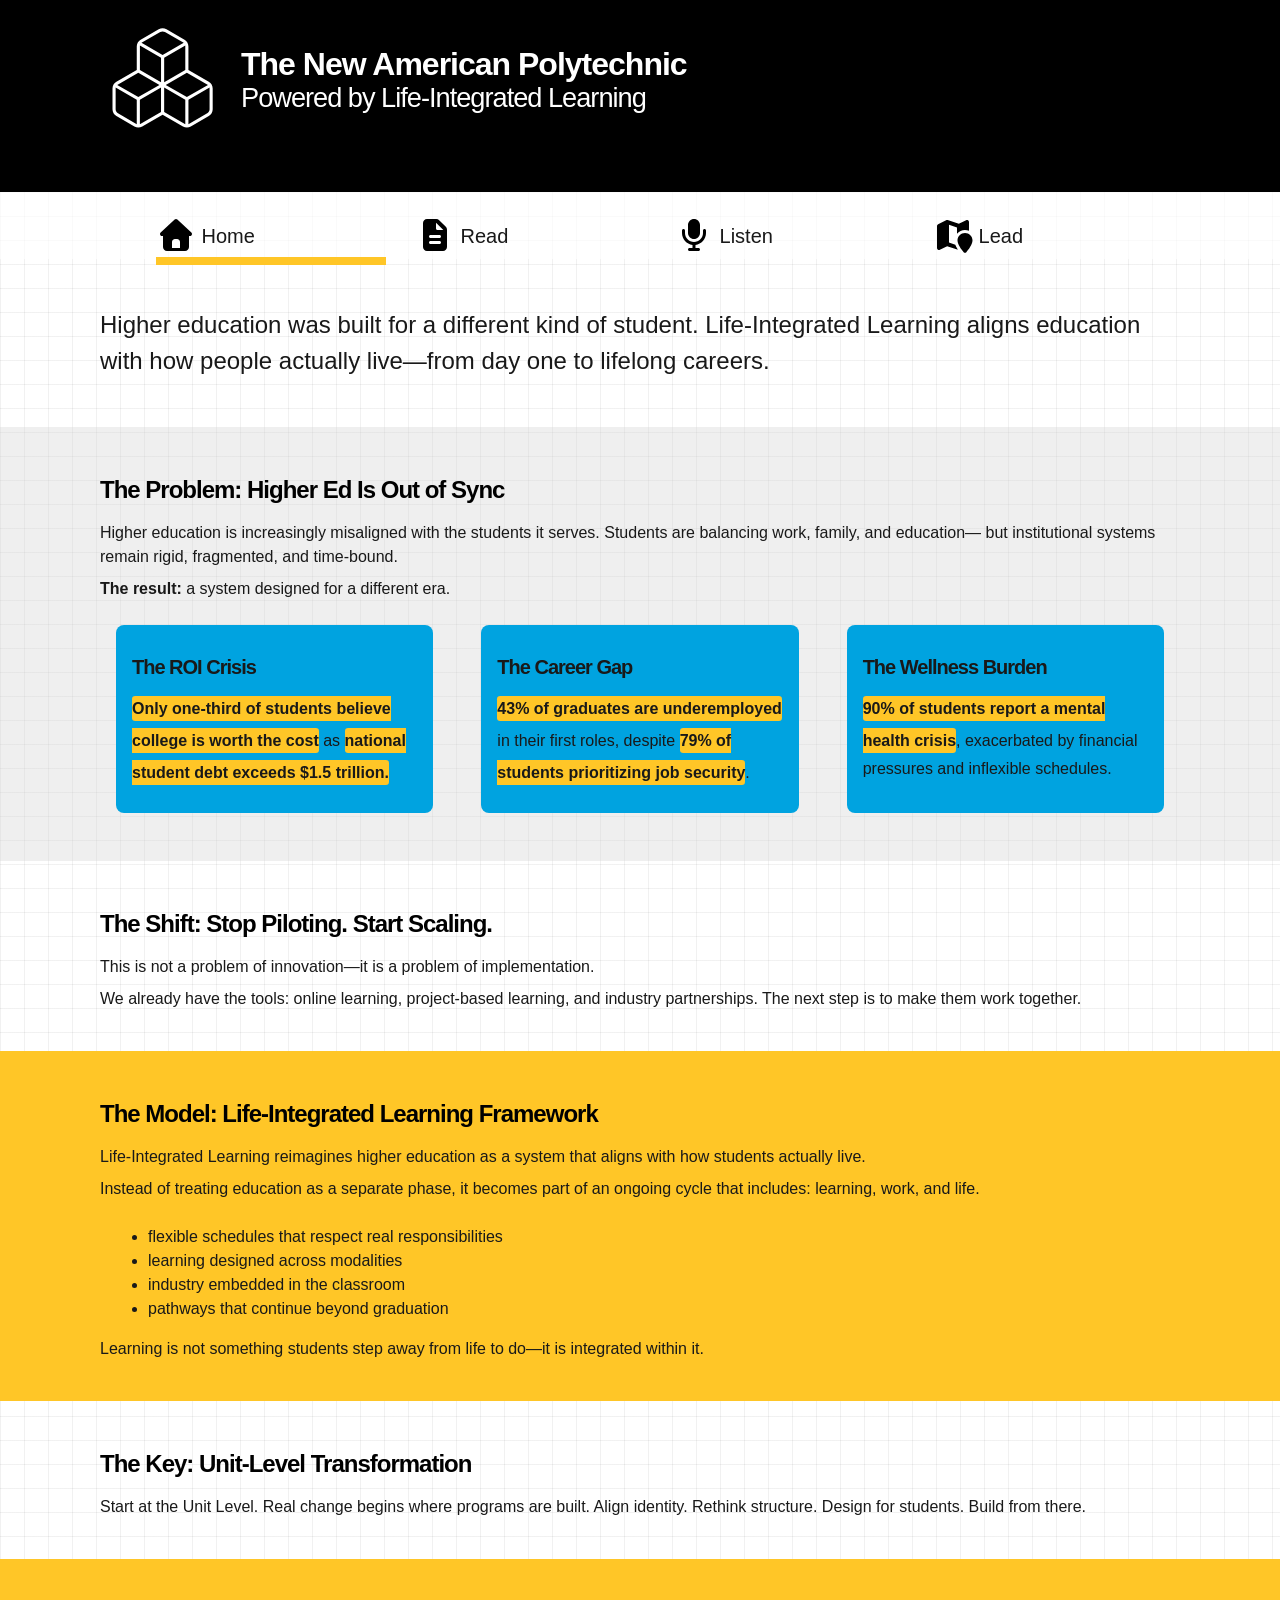
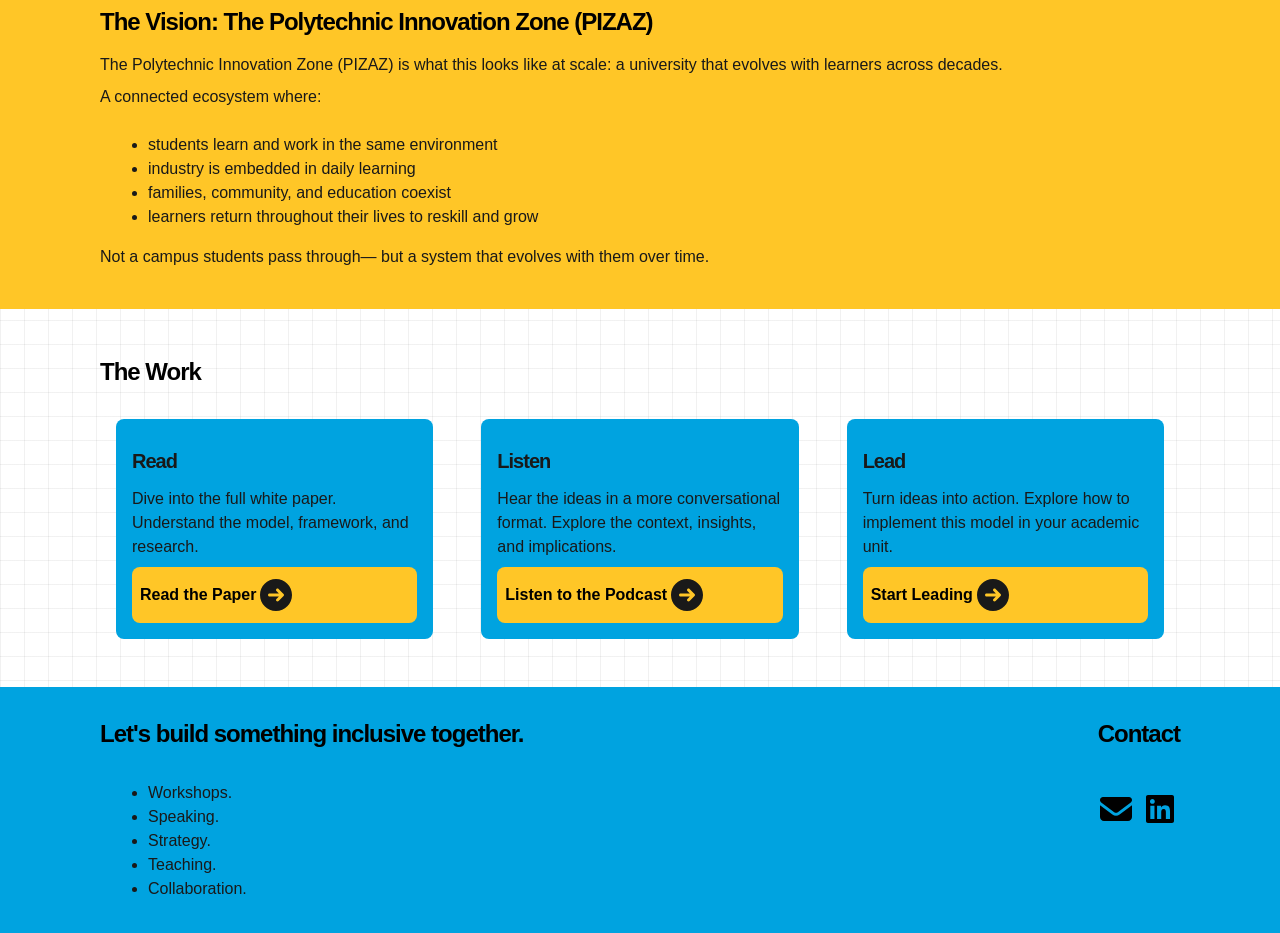
==== index.html @ f9779193 "podcast style" ====
<!DOCTYPE html>
<html lang="en">
<head>
    <meta charset="UTF-8">
    <meta name="viewport" content="width=device-width, initial-scale=1.0">
    <link rel="stylesheet" href="styles.css">
    <meta name="description" content="Explore a New American Polytechnic model powered by life-integrated learning: read the paper, listen to the podcast, and lead the shift in higher education.">
    <meta property="og:type" content="website">
    <meta property="og:url" content="https://lifeintegratedlearning.org/index.html">
    <meta property="og:title" content="Life-Integrated Learning">
    <meta property="og:description" content="Explore a New American Polytechnic model powered by life-integrated learning: read the paper, listen to the podcast, and lead the shift in higher education.">
    <meta property="og:image" content="https://lifeintegratedlearning.org/images/NAP-LIL-OG.png">
    <meta property="og:image:alt" content="The New American Polytechnic powered by Life-Integrated Learning">
    <meta name="twitter:card" content="summary_large_image">
    <meta name="twitter:title" content="Life-Integrated Learning">
    <meta name="twitter:description" content="Explore a New American Polytechnic model powered by life-integrated learning.">
    <meta name="twitter:image" content="https://lifeintegratedlearning.org/images/NAP-LIL-OG.png">
    <link rel="icon" type="image/png" sizes="32x32" href="/favicon-32x32.png">
    <link rel="icon" type="image/png" sizes="16x16" href="/favicon-16x16.png">
    <link rel="manifest" href="/site.webmanifest">
    <title>Life-Integrated Learning</title>
</head>
<body id="top">
<a href="#main-content" class="sr-only">Skip to Main Content</a>
    <header>
        <div class="wrapper">
            <svg xmlns="http://www.w3.org/2000/svg" height="125" width="125" viewBox="0 0 640 640"><!--!Font Awesome Pro v7.2.0 by @fontawesome - https://fontawesome.com License - https://fontawesome.com/license (Commercial License) Copyright 2026 Fonticons, Inc.--><path fill="rgb(255, 255, 255)" d="M320.5 497.7L216.2 557.9C203.8 565 188.6 565 176.2 557.9L84 504.6C71.6 497.5 64 484.3 64 470L64 363.5C64 349.2 71.6 336 84 328.9L188.2 268.7L188.2 148.3C188.2 134 195.8 120.8 208.2 113.7L300.5 60.4C312.9 53.3 328.1 53.3 340.5 60.4L432.7 113.7C445.1 120.8 452.7 134.1 452.7 148.3L452.7 268.7L556.9 328.9C569.3 336 576.9 349.2 576.9 363.5L577 470C577 484.3 569.4 497.5 557 504.6L464.8 557.9C452.4 565 437.2 565 424.8 557.9L320.5 497.7zM92 490.8L188.2 546.4L188.2 421.4L80 358.9L80 470C80 478.6 84.6 486.5 92 490.8zM204.2 546.4L312.4 483.9L312.4 358.9L204.2 421.4L204.2 546.4zM304.5 345L196.2 282.5L88.1 345.1L196.2 407.5L304.5 345zM312.5 331.1L312.5 206.1L204.3 143.6L204.3 268.6L312.5 331.1zM328.5 358.8L328.5 483.8L436.7 546.3L436.7 421.3L328.5 358.8zM452.7 546.4L549 490.8C556.4 486.5 561 478.6 561 470L561 358.9L452.8 421.4L452.8 546.4zM552.9 345.1L444.7 282.6L336.5 345.1L444.7 407.6L552.9 345.2zM328.5 331.2L436.7 268.7L436.7 143.7L328.5 206.2L328.5 331.2zM428.7 129.8L332.5 74.3C325.1 70 315.9 70 308.5 74.3L212.3 129.9L320.5 192.4L428.7 129.9z"/></svg>            
            <h1>The New American Polytechnic <br><span>Powered by Life-Integrated Learning</span></h1>
        </div>
    </header>
    <nav>
        <div class="wrapper">
            <input type="checkbox" id="menu-toggle">
            <label for="menu-toggle"><span></span></label>
            <ul id="main-menu">
                <li><a href="index.html" id="active">
                    <svg xmlns="http://www.w3.org/2000/svg" height="40" width="40" viewBox="0 0 640 640"><!--!Font Awesome Free v7.2.0 by @fontawesome - https://fontawesome.com License - https://fontawesome.com/license/free Copyright 2026 Fonticons, Inc.--><path d="M341.8 72.6C329.5 61.2 310.5 61.2 298.3 72.6L74.3 280.6C64.7 289.6 61.5 303.5 66.3 315.7C71.1 327.9 82.8 336 96 336L112 336L112 512C112 547.3 140.7 576 176 576L464 576C499.3 576 528 547.3 528 512L528 336L544 336C557.2 336 569 327.9 573.8 315.7C578.6 303.5 575.4 289.5 565.8 280.6L341.8 72.6zM304 384L336 384C362.5 384 384 405.5 384 432L384 528L256 528L256 432C256 405.5 277.5 384 304 384z"/></svg>
                    Home</a></li>                    
                <li><a href="read.html">
                    <svg xmlns="http://www.w3.org/2000/svg" height="40" width="40" viewBox="0 0 640 640"><!--!Font Awesome Free v7.2.0 by @fontawesome - https://fontawesome.com License - https://fontawesome.com/license/free Copyright 2026 Fonticons, Inc.--><path d="M128 128C128 92.7 156.7 64 192 64L341.5 64C358.5 64 374.8 70.7 386.8 82.7L493.3 189.3C505.3 201.3 512 217.6 512 234.6L512 512C512 547.3 483.3 576 448 576L192 576C156.7 576 128 547.3 128 512L128 128zM336 122.5L336 216C336 229.3 346.7 240 360 240L453.5 240L336 122.5zM248 320C234.7 320 224 330.7 224 344C224 357.3 234.7 368 248 368L392 368C405.3 368 416 357.3 416 344C416 330.7 405.3 320 392 320L248 320zM248 416C234.7 416 224 426.7 224 440C224 453.3 234.7 464 248 464L392 464C405.3 464 416 453.3 416 440C416 426.7 405.3 416 392 416L248 416z"/></svg>
                    Read</a></li>
                <li><a href="listen.html">
                    <svg xmlns="http://www.w3.org/2000/svg" height="40" width="40" viewBox="0 0 640 640"><!--!Font Awesome Free v7.2.0 by @fontawesome - https://fontawesome.com License - https://fontawesome.com/license/free Copyright 2026 Fonticons, Inc.--><path d="M320 64C267 64 224 107 224 160L224 288C224 341 267 384 320 384C373 384 416 341 416 288L416 160C416 107 373 64 320 64zM176 248C176 234.7 165.3 224 152 224C138.7 224 128 234.7 128 248L128 288C128 385.9 201.3 466.7 296 478.5L296 528L248 528C234.7 528 224 538.7 224 552C224 565.3 234.7 576 248 576L392 576C405.3 576 416 565.3 416 552C416 538.7 405.3 528 392 528L344 528L344 478.5C438.7 466.7 512 385.9 512 288L512 248C512 234.7 501.3 224 488 224C474.7 224 464 234.7 464 248L464 288C464 367.5 399.5 432 320 432C240.5 432 176 367.5 176 288L176 248z"/></svg>
                    Listen</a></li>
                <li><a href="lead.html">
                    <svg xmlns="http://www.w3.org/2000/svg" height="40" width="40" viewBox="0 0 640 640"><!--!Font Awesome Free v7.2.0 by @fontawesome - https://fontawesome.com License - https://fontawesome.com/license/free Copyright 2026 Fonticons, Inc.--><path d="M576 112C576 100.9 570.3 90.6 560.8 84.8C551.3 79 539.6 78.4 529.7 83.4L413.5 141.5L234.1 81.6C226 78.9 217.3 79.5 209.7 83.3L81.7 147.3C70.8 152.8 64 163.9 64 176L64 528C64 539.1 69.7 549.4 79.2 555.2C88.7 561 100.4 561.6 110.3 556.6L226.4 498.5L399.7 556.3C395.4 549.9 391.2 543.2 387.1 536.4C376.1 518.1 365.2 497.1 357.1 474.6L255.9 440.9L255.9 156.4L383.9 199.1L383.9 298.4C414.9 262.6 460.9 240 511.9 240C534.5 240 556.1 244.4 575.9 252.5L576 112zM392 405.9C392 474.8 456.1 556.3 490.6 595.2C502.2 608.2 521.9 608.2 533.5 595.2C568 556.3 632.1 474.8 632.1 405.9C632.1 340.8 578.4 288 512.1 288C445.8 288 392 340.8 392 405.9z"/></svg>
                    Lead</a></li>
            </ul>
        </div>
    </nav>
    <main id="main-content">
        <div id="quote" class="wrapper">
            <q>Higher education was built for a different kind of student. Life-Integrated Learning aligns education with how people actually live—from day one to lifelong careers.</q>
        </div>
        <section class="gray">
            <div class="wrapper">
                <h2>The Problem: Higher Ed Is Out of Sync</h2>
                <p>Higher education is increasingly misaligned with the students it serves. Students are balancing work, family, and education— but institutional systems remain rigid, fragmented, and time-bound.</p>
                <p><strong>The result:</strong> a system designed for a different era.</p>
                <div class="card">
                    <section>
                        <h3>The ROI Crisis</h3>
                        <p><span class="highlight">Only one-third of students believe college is worth the cost</span> as <span class="highlight">national student debt exceeds $1.5 trillion.</span></p>
                    </section>
                    <section>
                        <h3>The Career Gap</h3>
                        <p><span class="highlight">43% of graduates are underemployed</span> in their first roles, despite <span class="highlight">79% of students prioritizing job security</span>.</p>
                    </section>
                    <section>
                        <h3>The Wellness Burden</h3>
                        <p><span class="highlight">90% of students report a mental health crisis</span>, exacerbated by financial pressures and inflexible schedules.</p>
                    </section>
                </div>
            </div>
        </section>
        <section>
            <div class="wrapper">
                <h2>The Shift: Stop Piloting. Start Scaling.</h2>
                <p>This is not a problem of innovation—it is a problem of implementation.</p>
                <p>We already have the tools: online learning, project-based learning, and industry partnerships. The next step is to make them work together.</p>
            </div>
        </section>
        <section class="gold">
            <div class="wrapper">
                <h2>The Model: Life-Integrated Learning Framework</h2>
                <p>Life-Integrated Learning reimagines higher education as a system that aligns with how students actually live.</p>
                <p>Instead of treating education as a separate phase, it becomes part of an ongoing cycle that includes: learning, work, and life.</p>
                <ul>
                    <li>flexible schedules that respect real responsibilities</li>
                    <li>learning designed across modalities</li>
                    <li>industry embedded in the classroom</li>
                    <li>pathways that continue beyond graduation</li>
                </ul>
                <p>Learning is not something students step away from life to do—it is integrated within it.</p>
            </div>
        </section>
        <section>
            <div class="wrapper">
                <h2>The Key: Unit-Level Transformation</h2>
                <p>Start at the Unit Level. Real change begins where programs are built. Align identity. Rethink structure. Design for students. Build from there.</p>
            </div>
        </section>
        <section class="gold">
            <div class="wrapper">
                <h2>The Vision: The Polytechnic Innovation Zone (PIZAZ)</h2>
                <p>The Polytechnic Innovation Zone (PIZAZ) is what this looks like at scale: a university that evolves with learners across decades.</p>
                <p>A connected ecosystem where:</p>
                <ul>
                    <li>students learn and work in the same environment</li>
                    <li>industry is embedded in daily learning</li>
                    <li>families, community, and education coexist</li>
                    <li>learners return throughout their lives to reskill and grow</li>
                </ul>
                <p>Not a campus students pass through— but a system that evolves with them over time.</p>
            </div>
        </section>
        <section>
            <div class="wrapper">
                <h2>The Work</h2>
                <div class="card">
                    <section>
                        <h3>Read</h3>
                        <p>Dive into the full white paper. Understand the model, framework, and research.</p>
                        <a href="read.html" class="cta"><strong>Read the Paper</strong><svg xmlns="http://www.w3.org/2000/svg" height="40" width="40" viewBox="0 0 640 640"><!--!Font Awesome Free v7.2.0 by @fontawesome - https://fontawesome.com License - https://fontawesome.com/license/free Copyright 2026 Fonticons, Inc.--><path fill="var(--ASU-gray1)" d="M320 576C461.4 576 576 461.4 576 320C576 178.6 461.4 64 320 64C178.6 64 64 178.6 64 320C64 461.4 178.6 576 320 576zM361 417C351.6 426.4 336.4 426.4 327.1 417C317.8 407.6 317.7 392.4 327.1 383.1L366.1 344.1L216 344.1C202.7 344.1 192 333.4 192 320.1C192 306.8 202.7 296.1 216 296.1L366.1 296.1L327.1 257.1C317.7 247.7 317.7 232.5 327.1 223.2C336.5 213.9 351.7 213.8 361 223.2L441 303.2C450.4 312.6 450.4 327.8 441 337.1L361 417.1z"/></svg></a>
                    </section>
                    <section>
                        <h3>Listen</h3>
                        <p>Hear the ideas in a more conversational format. Explore the context, insights, and implications.</p>
                        <a href="listen.html" class="cta"><strong>Listen to the Podcast</strong><svg xmlns="http://www.w3.org/2000/svg" height="40" width="40" viewBox="0 0 640 640"><!--!Font Awesome Free v7.2.0 by @fontawesome - https://fontawesome.com License - https://fontawesome.com/license/free Copyright 2026 Fonticons, Inc.--><path fill="var(--ASU-gray1)" d="M320 576C461.4 576 576 461.4 576 320C576 178.6 461.4 64 320 64C178.6 64 64 178.6 64 320C64 461.4 178.6 576 320 576zM361 417C351.6 426.4 336.4 426.4 327.1 417C317.8 407.6 317.7 392.4 327.1 383.1L366.1 344.1L216 344.1C202.7 344.1 192 333.4 192 320.1C192 306.8 202.7 296.1 216 296.1L366.1 296.1L327.1 257.1C317.7 247.7 317.7 232.5 327.1 223.2C336.5 213.9 351.7 213.8 361 223.2L441 303.2C450.4 312.6 450.4 327.8 441 337.1L361 417.1z"/></svg></a>
                    </section>
                    <section>
                        <h3>Lead</h3>
                        <p>Turn ideas into action. Explore how to implement this model in your academic unit.</p>
                        <a href="lead.html" class="cta"><strong>Start Leading</strong><svg xmlns="http://www.w3.org/2000/svg" height="40" width="40" viewBox="0 0 640 640"><!--!Font Awesome Free v7.2.0 by @fontawesome - https://fontawesome.com License - https://fontawesome.com/license/free Copyright 2026 Fonticons, Inc.--><path fill="var(--ASU-gray1)" d="M320 576C461.4 576 576 461.4 576 320C576 178.6 461.4 64 320 64C178.6 64 64 178.6 64 320C64 461.4 178.6 576 320 576zM361 417C351.6 426.4 336.4 426.4 327.1 417C317.8 407.6 317.7 392.4 327.1 383.1L366.1 344.1L216 344.1C202.7 344.1 192 333.4 192 320.1C192 306.8 202.7 296.1 216 296.1L366.1 296.1L327.1 257.1C317.7 247.7 317.7 232.5 327.1 223.2C336.5 213.9 351.7 213.8 361 223.2L441 303.2C450.4 312.6 450.4 327.8 441 337.1L361 417.1z"/></svg></a>
                    </section>
                </div>
            </div>
        </section>
    </main>
    <footer>
        <div class="wrapper">
            <section>
                <h2>Let's build something inclusive together.</h2>
                <ul>
                    <li>Workshops.</li>
                    <li>Speaking.</li>
                    <li>Strategy.</li>
                    <li>Teaching.</li>
                    <li>Collaboration.</li>
                </ul>
            </section>
            <section id="contact">
                <h2>Contact</h2>
                <a href="mailto:christina.carrasquilla@asu.edu" title="Contact Christina">
                    <svg xmlns="http://www.w3.org/2000/svg" height="40" width="40" viewBox="0 0 640 640"><!--!Font Awesome Free v7.2.0 by @fontawesome - https://fontawesome.com License - https://fontawesome.com/license/free Copyright 2026 Fonticons, Inc.--><path d="M112 128C85.5 128 64 149.5 64 176C64 191.1 71.1 205.3 83.2 214.4L291.2 370.4C308.3 383.2 331.7 383.2 348.8 370.4L556.8 214.4C568.9 205.3 576 191.1 576 176C576 149.5 554.5 128 528 128L112 128zM64 260L64 448C64 483.3 92.7 512 128 512L512 512C547.3 512 576 483.3 576 448L576 260L377.6 408.8C343.5 434.4 296.5 434.4 262.4 408.8L64 260z"/></svg>
                </a>
                <a href="https://www.linkedin.com/in/carrasquilla/" title="LinkedIn profile" target="_blank">
                    <svg xmlns="http://www.w3.org/2000/svg" height="40" width="40" viewBox="0 0 640 640"><!--!Font Awesome Free v7.2.0 by @fontawesome - https://fontawesome.com License - https://fontawesome.com/license/free Copyright 2026 Fonticons, Inc.--><path d="M512 96L127.9 96C110.3 96 96 110.5 96 128.3L96 511.7C96 529.5 110.3 544 127.9 544L512 544C529.6 544 544 529.5 544 511.7L544 128.3C544 110.5 529.6 96 512 96zM231.4 480L165 480L165 266.2L231.5 266.2L231.5 480L231.4 480zM198.2 160C219.5 160 236.7 177.2 236.7 198.5C236.7 219.8 219.5 237 198.2 237C176.9 237 159.7 219.8 159.7 198.5C159.7 177.2 176.9 160 198.2 160zM480.3 480L413.9 480L413.9 376C413.9 351.2 413.4 319.3 379.4 319.3C344.8 319.3 339.5 346.3 339.5 374.2L339.5 480L273.1 480L273.1 266.2L336.8 266.2L336.8 295.4L337.7 295.4C346.6 278.6 368.3 260.9 400.6 260.9C467.8 260.9 480.3 305.2 480.3 362.8L480.3 480z"/></svg>
                </a>
            </section>
        </div>
    </footer>
    <a href="#top" id="back-to-top" aria-label="Back to top"><svg xmlns="http://www.w3.org/2000/svg" height="30" width="30" viewBox="0 0 640 640"><!--!Font Awesome Free v7.2.0 by @fontawesome - https://fontawesome.com License - https://fontawesome.com/license/free Copyright 2026 Fonticons, Inc.--><path fill="var(--ASU-black)" d="M320 576C461.4 576 576 461.4 576 320C576 178.6 461.4 64 320 64C178.6 64 64 178.6 64 320C64 461.4 178.6 576 320 576zM337 199L417 279C426.4 288.4 426.4 303.6 417 312.9C407.6 322.2 392.4 322.3 383.1 312.9L344.1 273.9L344.1 424C344.1 437.3 333.4 448 320.1 448C306.8 448 296.1 437.3 296.1 424L296.1 273.9L257.1 312.9C247.7 322.3 232.5 322.3 223.2 312.9C213.9 303.5 213.8 288.3 223.2 279L303.2 199C312.6 189.6 327.8 189.6 337.1 199z"/></svg></a>
    <script>
    const btn = document.getElementById('back-to-top');

    window.addEventListener('scroll', () => {
        if (window.scrollY > 300) {
        btn.classList.add('show');
        } else {
        btn.classList.remove('show');
        }
    });
    </script>
</body>
</html>
---- styles.css ----
/* -------------------- CSS BY CHRISTINA CARRASQUILLA 2026 -------------------- */

/* ---------------------------------------- CSS RESET ---------------------------------------- */
/* http://meyerweb.com/eric/tools/css/reset/ 
    v2.0 | 20110126
    License: none (public domain)
*/
html, body, div, span, applet, object, iframe,
h1, h2, h3, h4, h5, h6, p, blockquote, pre,
a, abbr, acronym, address, big, cite, code,
del, dfn, em, img, ins, kbd, q, s, samp,
small, strike, strong, sub, sup, tt, var,
b, u, i, center,
dl, dt, dd, ol, ul, li,
fieldset, form, label, legend,
table, caption, tbody, tfoot, thead, tr, th, td,
article, aside, canvas, details, embed, 
figure, figcaption, footer, header, hgroup, 
menu, nav, output, ruby, section, summary,
time, mark, audio, video {
	margin: 0;
	padding: 0;
	border: 0;
	font-size: 100%;
	font: inherit;
	vertical-align: baseline;
}
/* -------------------- HTML5 display-role reset for older browsers -------------------- */
article, aside, details, figcaption, figure, 
footer, header, hgroup, menu, nav, section {
	display: block;
}
body {
	line-height: 1;
}
ol, ul {
	list-style: none;
}
blockquote, q {
	quotes: none;
}
blockquote:before, blockquote:after,
q:before, q:after {
	content: '';
	content: none;
}
table {
	border-collapse: collapse;
	border-spacing: 0;
}

/* ---------------------------------------- ROOT VARIABLES ---------------------------------------- */
:root {
	--ASU-blue: #00a3e0;
    --ASU-gray1:#191919;
    --ASU-gray5: #d0d0d0;
    --ASU-gold: #ffc627;
    --ASU-white: #FFFFFF;
    --ASU-black: #000000; 
}
/* ---------------------------------------- GLOBAL STYLES ----------------------------------------*/
/* -------------------- BODY - HTML -------------------- */
body {
    display: grid;
    grid-template-columns: 1fr;
    position: relative;
    font-family: Arial, Helvetica, “Nimbus Sans L”, “Liberation Sans”, FreeSans, sans-seriArial, sans-serif;
    min-width:337px;
    background-color:var(--ASU-white);
    background-image:
        linear-gradient(rgba(120, 120, 120, 0.10) 1px, transparent 1px),
        linear-gradient(90deg, rgba(120, 120, 120, 0.10) 1px, transparent 1px);
    background-size: 24px 24px;
    background-position: top left;
}
html, body {
    overflow-x: hidden;
    max-width: 100%;
}
/* -------------------- SR-ONLY -------------------- */
.sr-only {
    position: absolute;
    transform: translateY(-100%);
    background:var(--ASU-gold);
    padding: 1rem;
    position: absolute;
    transition: transform 0.3s;
    font-size:1rem;
    color:var(--ASU-black);
}
.sr-only:focus {
    transform: translateY(0%);
    outline:.25rem solid var(--ASU-white);
}
/* -------------------- HEADER -------------------- */
header {
    background-color: var(--ASU-black);
    color:var(--ASU-white);
    padding-bottom: 2rem;
}
/* -------------------- NAV -------------------- */
nav {
    position: relative;
    background-color:rgba(255,255,255,.65)
}
nav label {
    cursor: pointer;
    display: inline-block;
    padding: 2rem 0 0;
    user-select: none;
}
nav label span {
    background-color: var(--ASU-gray1);
    display: block;
    height: 0.25rem;
    position: relative;
    transition: background-color 0.3s ease-out;
    width: 2rem;
}
nav label span::before, nav label span::after {
    background: var(--ASU-gray1);
    content: "";
    display: block;
    height: 100%;
    position: absolute;
    width: 100%;
    transition: all 0.2s ease-out;
}
nav label span::before {
    top: 0.75rem;
}
nav label span::after {
    top: -0.75rem;
}
nav input[type="checkbox"] {
    position: absolute;
    opacity: 0;
    pointer-events: none;
}
nav ul {
    display: grid;
    grid-template-columns: 1fr;
    gap: 0.25rem;
    overflow: hidden;
    max-height: 0;
    transition: max-height 0.35s ease;
    list-style:none;
}
nav input:checked ~ ul {
    max-height: 500px;
}
nav input:checked ~ label span {
    background: transparent;
}
nav input:checked ~ label span::before {
    transform: rotate(-45deg);
    top: 0;
}
nav input:checked ~ label span::after {
    transform: rotate(45deg);
    top: 0;
}
nav li {
    font-size: 1em;
    line-height:2;
}
nav li a {
    color: var(--ASU-gray1);
    font-size: 1.25em;
    line-height: inherit;
    text-decoration: none;
    display: inline-block;
    position: relative;
    width: 90%;
    padding: 0.5rem 0.5rem 0.75rem;
}
nav li a::after {
    content: "";
    position: absolute;
    left: 0.5rem;
    bottom: 0.2rem;
    width: calc(100% - 1rem);
    height: .5rem;
    background-color: var(--ASU-gold);
    transform: scaleX(0);
    transform-origin: left;
    transition: transform 0.3s ease;
}
nav li a:hover::after, nav li a:focus-visible::after {
    transform: scaleX(1);
}
nav li a#active::after, nav li a.active::after {
    transform: scaleX(1);
}
nav li a:focus-visible {
    outline: .5rem solid var(--ASU-gold);
    outline-offset: 4px;
}
nav li a:hover, main a:hover, #contact a:hover {
    transform: none;
}
nav svg, main svg {
    display:inline;
    position:relative;
    top:.75rem;
}
#back-to-top {
    position: fixed;
    bottom: 1rem;
    right: 1rem;
    display: inline-block;
    border-radius:1rem;
    text-decoration: none;
    opacity: 0;
    pointer-events: none;
    transition: opacity 0.3s ease;
    background-color:var(--ASU-white);
}
#back-to-top.show {
    opacity: 1;
    pointer-events: auto;
}
#back-to-top:hover {
    background-color:var(--ASU-gold);
}

/* -------------------- .WRAPPER -------------------- */
.wrapper {
    width: 90%;
    max-width: 1080px;
    margin: 0 auto;
}
/* -------------------- #QUOTE -------------------- */
#quote {
    padding:2rem 0;
}
/* -------------------- MAIN -------------------- */
main section {
    padding:2rem 0;
}
.gray {
    background-color: rgba(208,208,208,.35);
}
.card section, .card div  {
    background-color: var(--ASU-blue);
    margin: 1rem;
    border-radius: .5rem;
    color:var(--ASU-gray1);
    padding: 1rem;
}
.gold {
    background-color:var(--ASU-gold);
}
main a strong {
    position:relative;
    top:.75rem;
}
table {
    margin: 1rem auto;
    border-collapse:collapse;
}
th {
    font-weight: bold;
}
th, td {
    padding:.5rem 1rem;
    border:1px solid var(--ASU-gray1);
}
/* -------------------- FOOTER -------------------- */
footer {
    background-color: var(--ASU-blue);
    color: var(--ASU-black);
    padding: 1rem 0;
}
footer a {
    margin: 1.5rem 0;
}
a[href="mailto:christina.carrasquilla@asu.edu"]  {
    margin: 1.5rem 0;
    max-width: 20rem;
}
/* -------------------- #CONTACT -------------------- */
#contact svg:hover {
    fill: var(--ASU-gold);
}
#contact a {
    background-color: transparent;
    padding: 0;
    display: inline-block;
}
/* -------------------- ELEMENTS -------------------- */
h1, h2, h3, h4, table caption {
    font-family: Arial;
    font-weight:700;
    letter-spacing:-1px;
}
h1 {
    font-size:2em;
    padding: 3rem 0;
}
h1 span {
    font-size:.85em;
    font-weight:normal;
}
h2 {
    font-size: 1.5em;
    padding: 1rem 0;
    line-height:1.25;
}
h3, h4, table caption {
    font-size: 1.25em;
    padding: 1rem 0;
}
p {
    line-height: 1.5;
    font-size: 1em;
    color: var(--ASU-gray1);
    padding-bottom:.5rem;
}
ul {
    list-style:disc;
    margin-left:3rem;
}
ol {
    list-style:decimal;
    margin:1rem 0 1rem 1rem;
}
ul, iframe {
    padding: 1rem 0;
}
li {
    line-height: 1.5;
    font-size: 1em;
    color: var(--ASU-gray1);
}
q {
    display: block;
    font-size: 1.5em;
    line-height: 1.5;
    padding: 1rem 0;
    color: var(--ASU-gray1);
}
i {
    font-style:italic;
}
.cta {
    display:flex;
    background-color:var(--ASU-gold);
    color:var(--ASU-black);
    text-decoration:none;
    border-radius: .5rem;
    padding:.5rem;
    margin:0 auto;
}
.cta svg {
    top:0;
}
.cta:hover {
    background-color:var(--ASU-white);
}
strong {
    font-weight:bold;
}
.highlight {
    font-weight:600;
    background-color:var(--ASU-gold);
    border-radius:.2rem;
    color:var(--ASU-gray1);
    padding:.25em 0;
    line-height:2;
}
.activates {
    font-weight:bold;
    font-style:italic;
}
svg {
    max-width: 100%;
    height: auto;
    display: block;
}
/* -------------------- READ -------------------- */
#paper-title {
    font-size:2em;
    line-height:1.5;
}
article a {
    color:var(--ASU-blue);
}
article a:hover {
    color:var(--ASU-gold);
}
article a:visited {
    color:var(--ASU-blue);
} 
.links-out, .links-out svg {
    display:inline-block;
    text-decoration: none;
}
.links-out{
    color:var(--ASU-blue);
    border-bottom:2px solid var(--ASU-blue);
    padding-bottom:.25rem;
}
.links-out:hover {
    border-bottom:2px solid var(--ASU-gold);
}
/* -------------------- LISTEN -------------------- */
#tagline {
    font-weight:400;
}
.season {
    display:grid;
    grid-template-columns:1fr;
    gap:1rem;
}
.season section {
    background-color:var(--ASU-blue);
    border-radius:1rem;
    padding:1rem;
}
.season img {
    width:100%;
}
dl {
    display:flex;
    background-color:var(--ASU-gold);
    padding:.5rem;
    border-radius:.25rem;
}
dt {
    font-weight:bold;
    padding-right:.5rem;
}
/* ---------------------------------------- MEDIA QUERY FOR SMALL STYLES---------------------------------------- */
@media screen and (min-width:550px) {
    .card {
        display: grid;
        grid-template-columns: 1fr 1fr;
        column-gap: 1rem;
    }
    .card section:last-child:nth-child(odd) {
        grid-column: span 2;
    }
        .season {
        display:grid;
        grid-template-columns:1fr 1fr;
}
    footer .wrapper {
        display: grid;
        grid-template-columns: 2fr 1fr;
    }
    #contact {
        text-align: right;
    }
}
/* ---------------------------------------- MEDIA QUERY FOR MEDIUM STYLES---------------------------------------- */
@media screen and (min-width:730px) {
    nav ul {
        grid-template-columns: 1fr 1fr 1fr 1fr;
        overflow:visible;
        position:relative;
        bottom:3rem;
    }
    label, label span, input {
        visibility:hidden;
        height:0;
    }
}
/* ---------------------------------------- MEDIA QUERY FOR LARGE STYLES ---------------------------------------- */
@media screen and (min-width:900px) {
    header .wrapper {
        display:flex;
    }
    header svg {
        padding-right: 1rem;
    }
    .card {
        grid-template-columns: 1fr 1fr 1fr;
    }
    .card section:last-child:nth-child(odd) {
        grid-column: span 1;
    }
    .design-areas {
        display:grid;
        grid-template-columns:1fr 1fr;
        gap:1rem;
    }
    .design-areas section {
        background-color:rgba(208,208,208,.35);
        border:1px solid var(--ASU-gray1);
        border-radius:.5rem;
        padding:1rem;
    }
    .case-study section {
        background-color:rgba(255,255,255,.65);
    }
    .season {
    display:grid;
    grid-template-columns:1fr 1fr 1fr;
}

}
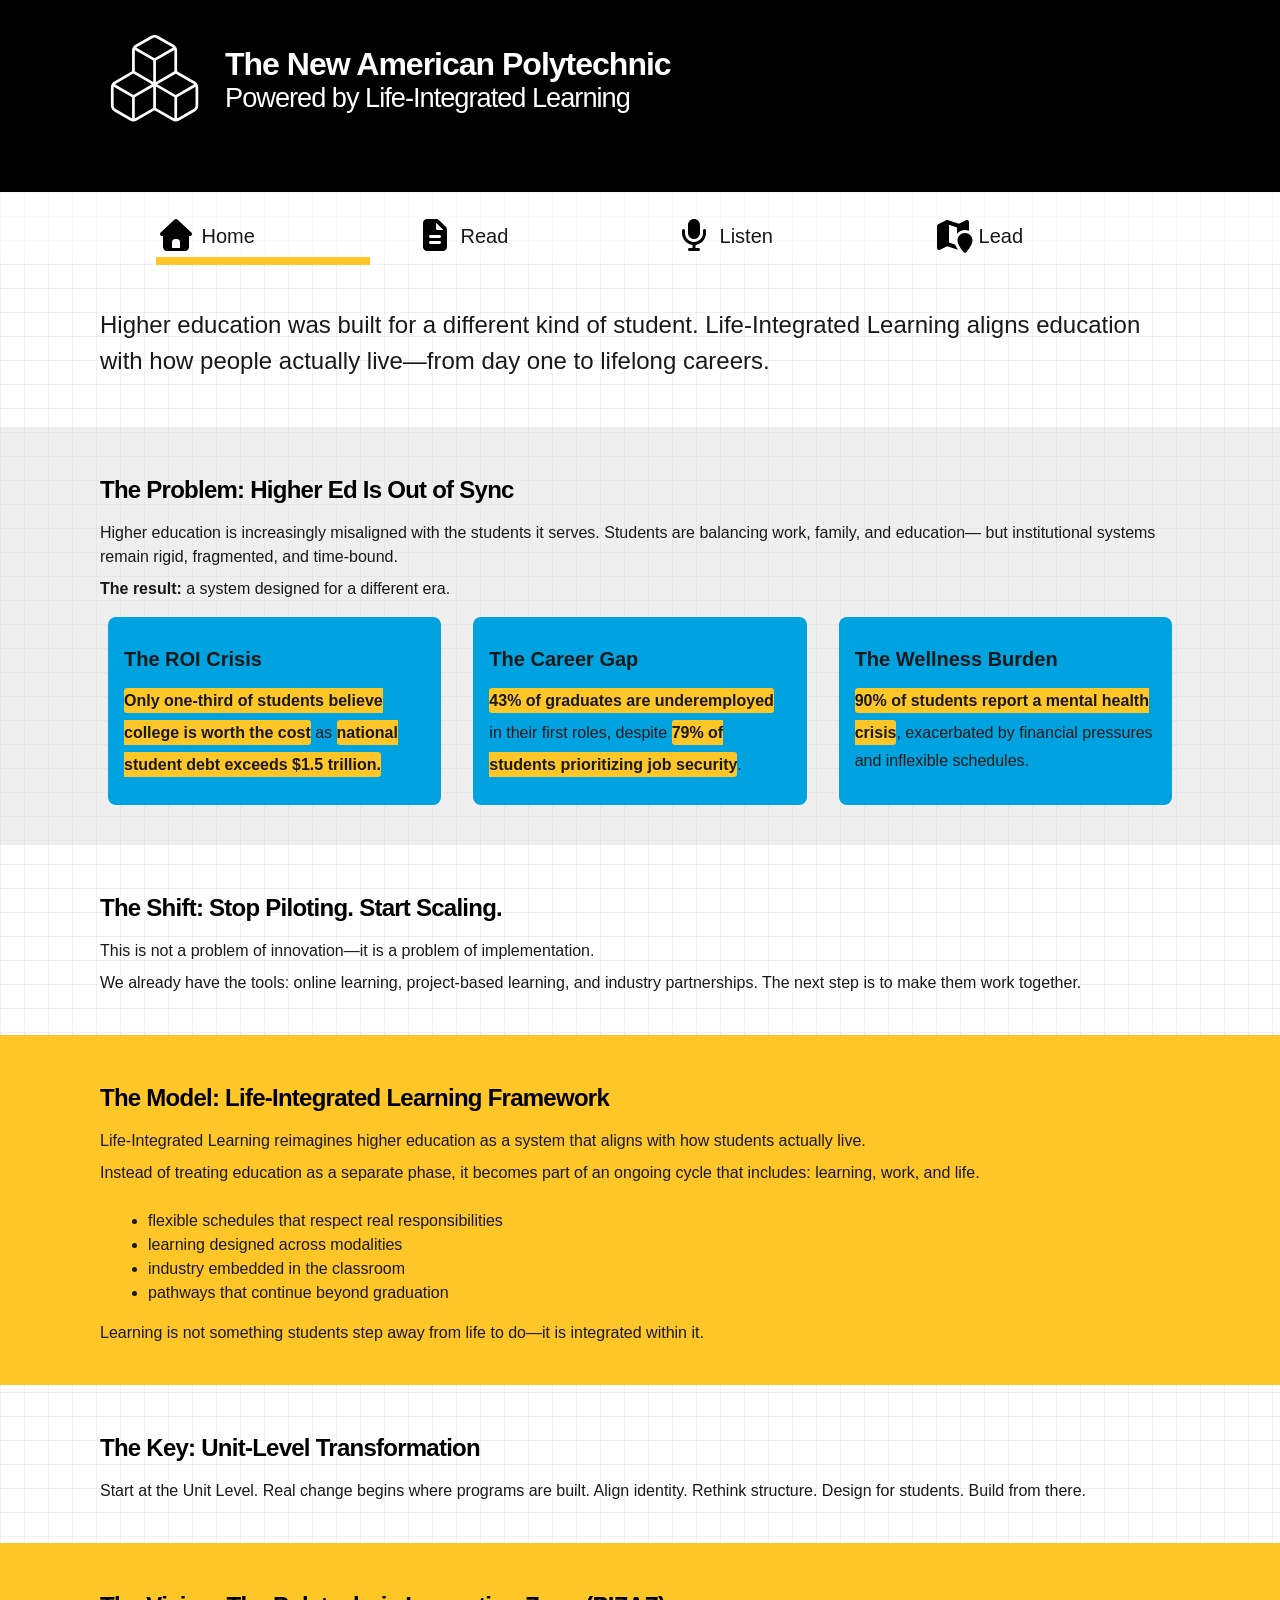
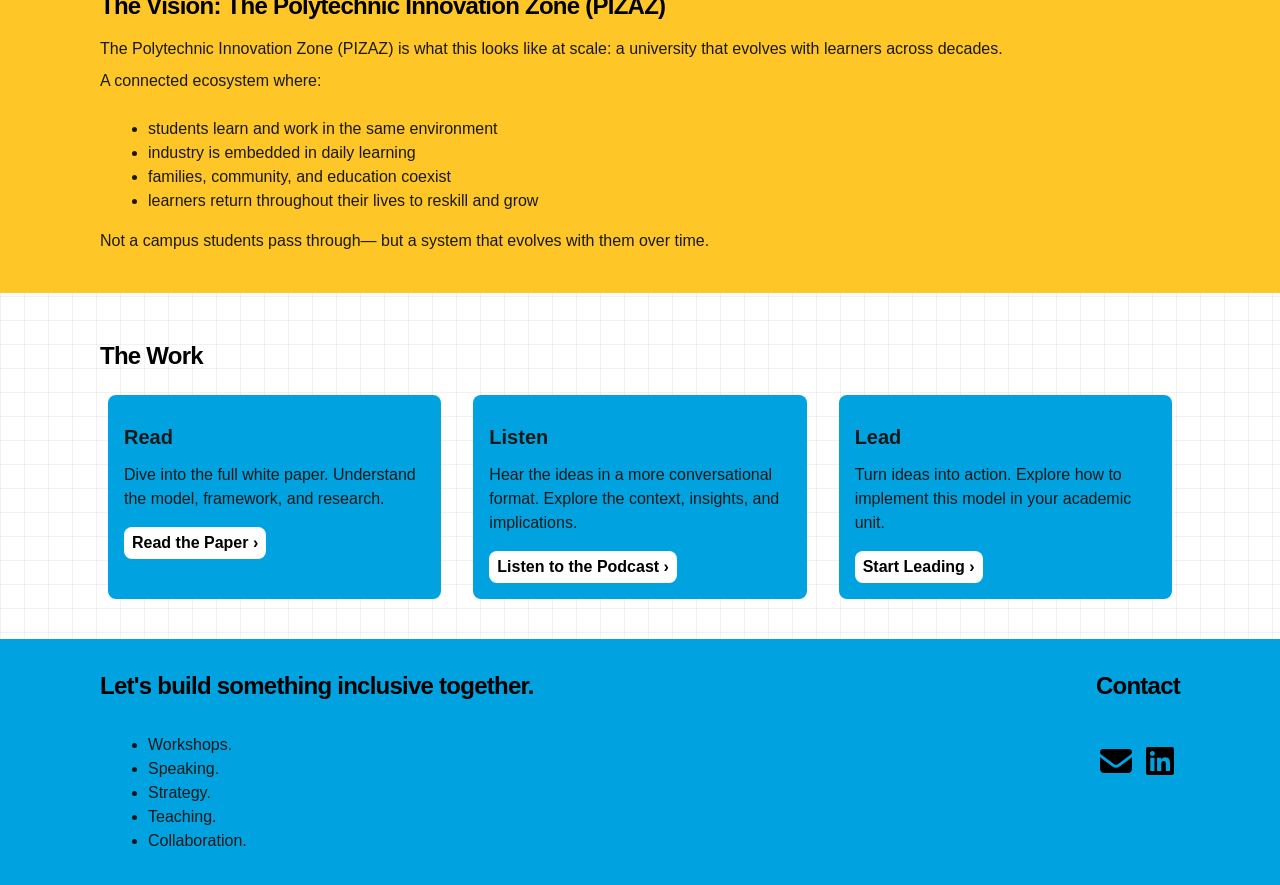
==== commit 0e4e4b99: "lead creation" ====
--- a/index.html
+++ b/index.html
@@ -121,17 +121,17 @@
                     <section>
                         <h3>Read</h3>
                         <p>Dive into the full white paper. Understand the model, framework, and research.</p>
-                        <a href="read.html" class="cta"><strong>Read the Paper</strong><svg xmlns="http://www.w3.org/2000/svg" height="40" width="40" viewBox="0 0 640 640"><!--!Font Awesome Free v7.2.0 by @fontawesome - https://fontawesome.com License - https://fontawesome.com/license/free Copyright 2026 Fonticons, Inc.--><path fill="var(--ASU-gray1)" d="M320 576C461.4 576 576 461.4 576 320C576 178.6 461.4 64 320 64C178.6 64 64 178.6 64 320C64 461.4 178.6 576 320 576zM361 417C351.6 426.4 336.4 426.4 327.1 417C317.8 407.6 317.7 392.4 327.1 383.1L366.1 344.1L216 344.1C202.7 344.1 192 333.4 192 320.1C192 306.8 202.7 296.1 216 296.1L366.1 296.1L327.1 257.1C317.7 247.7 317.7 232.5 327.1 223.2C336.5 213.9 351.7 213.8 361 223.2L441 303.2C450.4 312.6 450.4 327.8 441 337.1L361 417.1z"/></svg></a>
+                        <a href="read.html" class="cta">Read the Paper <span aria-hidden="true">&rsaquo;</span></a>
                     </section>
                     <section>
                         <h3>Listen</h3>
                         <p>Hear the ideas in a more conversational format. Explore the context, insights, and implications.</p>
-                        <a href="listen.html" class="cta"><strong>Listen to the Podcast</strong><svg xmlns="http://www.w3.org/2000/svg" height="40" width="40" viewBox="0 0 640 640"><!--!Font Awesome Free v7.2.0 by @fontawesome - https://fontawesome.com License - https://fontawesome.com/license/free Copyright 2026 Fonticons, Inc.--><path fill="var(--ASU-gray1)" d="M320 576C461.4 576 576 461.4 576 320C576 178.6 461.4 64 320 64C178.6 64 64 178.6 64 320C64 461.4 178.6 576 320 576zM361 417C351.6 426.4 336.4 426.4 327.1 417C317.8 407.6 317.7 392.4 327.1 383.1L366.1 344.1L216 344.1C202.7 344.1 192 333.4 192 320.1C192 306.8 202.7 296.1 216 296.1L366.1 296.1L327.1 257.1C317.7 247.7 317.7 232.5 327.1 223.2C336.5 213.9 351.7 213.8 361 223.2L441 303.2C450.4 312.6 450.4 327.8 441 337.1L361 417.1z"/></svg></a>
+                        <a href="listen.html" class="cta">Listen to the Podcast <span aria-hidden="true">&rsaquo;</span></a>
                     </section>
                     <section>
                         <h3>Lead</h3>
                         <p>Turn ideas into action. Explore how to implement this model in your academic unit.</p>
-                        <a href="lead.html" class="cta"><strong>Start Leading</strong><svg xmlns="http://www.w3.org/2000/svg" height="40" width="40" viewBox="0 0 640 640"><!--!Font Awesome Free v7.2.0 by @fontawesome - https://fontawesome.com License - https://fontawesome.com/license/free Copyright 2026 Fonticons, Inc.--><path fill="var(--ASU-gray1)" d="M320 576C461.4 576 576 461.4 576 320C576 178.6 461.4 64 320 64C178.6 64 64 178.6 64 320C64 461.4 178.6 576 320 576zM361 417C351.6 426.4 336.4 426.4 327.1 417C317.8 407.6 317.7 392.4 327.1 383.1L366.1 344.1L216 344.1C202.7 344.1 192 333.4 192 320.1C192 306.8 202.7 296.1 216 296.1L366.1 296.1L327.1 257.1C317.7 247.7 317.7 232.5 327.1 223.2C336.5 213.9 351.7 213.8 361 223.2L441 303.2C450.4 312.6 450.4 327.8 441 337.1L361 417.1z"/></svg></a>
+                        <a href="lead.html" class="cta">Start Leading <span aria-hidden="true">&rsaquo;</span></a>
                     </section>
                 </div>
             </div>
--- a/styles.css
+++ b/styles.css
@@ -60,11 +60,14 @@
 }
 /* ---------------------------------------- GLOBAL STYLES ----------------------------------------*/
 /* -------------------- BODY - HTML -------------------- */
+* {
+    box-sizing:border-box;
+}
 body {
     display: grid;
     grid-template-columns: 1fr;
     position: relative;
-    font-family: Arial, Helvetica, “Nimbus Sans L”, “Liberation Sans”, FreeSans, sans-seriArial, sans-serif;
+    font-family: Arial, Helvetica, “Nimbus Sans L”, “Liberation Sans”, FreeSans, sans-serif;
     min-width:337px;
     background-color:var(--ASU-white);
     background-image:
@@ -241,9 +244,9 @@
 .gray {
     background-color: rgba(208,208,208,.35);
 }
-.card section, .card div  {
+.card section, .card div, .leadership section  {
     background-color: var(--ASU-blue);
-    margin: 1rem;
+    margin: .5rem;
     border-radius: .5rem;
     color:var(--ASU-gray1);
     padding: 1rem;
@@ -292,11 +295,11 @@
 h1, h2, h3, h4, table caption {
     font-family: Arial;
     font-weight:700;
-    letter-spacing:-1px;
 }
 h1 {
     font-size:2em;
     padding: 3rem 0;
+    letter-spacing:-1px;
 }
 h1 span {
     font-size:.85em;
@@ -306,10 +309,12 @@
     font-size: 1.5em;
     padding: 1rem 0;
     line-height:1.25;
+    letter-spacing:-.75px;
 }
 h3, h4, table caption {
     font-size: 1.25em;
     padding: 1rem 0;
+    font-weight:600;
 }
 p {
     line-height: 1.5;
@@ -343,20 +348,32 @@
 i {
     font-style:italic;
 }
+dl {
+    display:flex;
+    background-color:var(--ASU-black);
+    color:var(--ASU-white);
+    padding:.5rem;
+    border-radius:.25rem;
+}
+dt {
+    font-weight:bold;
+    padding-right:.5rem;
+}
 .cta {
-    display:flex;
-    background-color:var(--ASU-gold);
+    display:inline-block;
+    background-color:var(--ASU-white);
     color:var(--ASU-black);
     text-decoration:none;
     border-radius: .5rem;
     padding:.5rem;
-    margin:0 auto;
+    margin-top:.5rem;
+    font-weight:bold;
 }
 .cta svg {
     top:0;
 }
 .cta:hover {
-    background-color:var(--ASU-white);
+    background-color:var(--ASU-gold);
 }
 strong {
     font-weight:bold;
@@ -378,7 +395,33 @@
     height: auto;
     display: block;
 }
+.hide {
+    visibility:hidden;
+    height:1px;
+}
 /* -------------------- READ -------------------- */
+menu {
+    background-color:var(--ASU-blue);
+    list-style:none;
+    display:grid;
+    grid-template-columns:1fr;
+    gap:.5rem;
+    padding:.5rem;
+    border-radius:.5rem 0 0 .5rem;
+    position:fixed;
+    bottom:4rem;
+    right:0;
+}
+.reading-tools li {
+    padding:0 .5rem 1rem .5rem;
+}
+.reading-tools a {
+    text-decoration: none;
+    cursor: pointer;
+}
+.reading-tools path:hover{
+    fill:var(--ASU-black);
+}
 #paper-title {
     font-size:2em;
     line-height:1.5;
@@ -392,18 +435,6 @@
 article a:visited {
     color:var(--ASU-blue);
 } 
-.links-out, .links-out svg {
-    display:inline-block;
-    text-decoration: none;
-}
-.links-out{
-    color:var(--ASU-blue);
-    border-bottom:2px solid var(--ASU-blue);
-    padding-bottom:.25rem;
-}
-.links-out:hover {
-    border-bottom:2px solid var(--ASU-gold);
-}
 /* -------------------- LISTEN -------------------- */
 #tagline {
     font-weight:400;
@@ -421,19 +452,20 @@
 .season img {
     width:100%;
 }
-dl {
+.date {
+    text-transform:uppercase;
+    font-size:.75em;
+    color:var(--ASU-white);
+    font-weight:600;
+}
+/* -------------------- LISTEN -------------------- */
+.details {
     display:flex;
-    background-color:var(--ASU-gold);
-    padding:.5rem;
-    border-radius:.25rem;
-}
-dt {
-    font-weight:bold;
-    padding-right:.5rem;
+    gap:1rem;
 }
 /* ---------------------------------------- MEDIA QUERY FOR SMALL STYLES---------------------------------------- */
 @media screen and (min-width:550px) {
-    .card {
+    .card, .leadership {
         display: grid;
         grid-template-columns: 1fr 1fr;
         column-gap: 1rem;
@@ -441,7 +473,7 @@
     .card section:last-child:nth-child(odd) {
         grid-column: span 2;
     }
-        .season {
+    .season {
         display:grid;
         grid-template-columns:1fr 1fr;
 }
@@ -480,6 +512,9 @@
     .card section:last-child:nth-child(odd) {
         grid-column: span 1;
     }
+    .leadership {
+        grid-template-columns:1fr 1fr 1fr 1fr;
+    }
     .design-areas {
         display:grid;
         grid-template-columns:1fr 1fr;
@@ -498,5 +533,26 @@
     display:grid;
     grid-template-columns:1fr 1fr 1fr;
 }
-
+}
+/* ---------------------------------------- MEDIA QUERY FOR PRINT ---------------------------------------- */
+@media print {
+    header, nav, main section:first-of-type, #back-to-top, footer, .sr-only {
+        display: none;
+    }
+    html, body {
+        overflow:visible !important;
+    }
+    body {
+        background: none !important;
+        margin: 0.5in;
+        display:block;
+        font-size: 12pt;
+        line-height: 1.5;
+        color: black;
+        font-family:'Times New Roman', Times, serif;
+    }
+    .wrapper {
+        width: 100%;
+        max-width: none;
+    }
 }
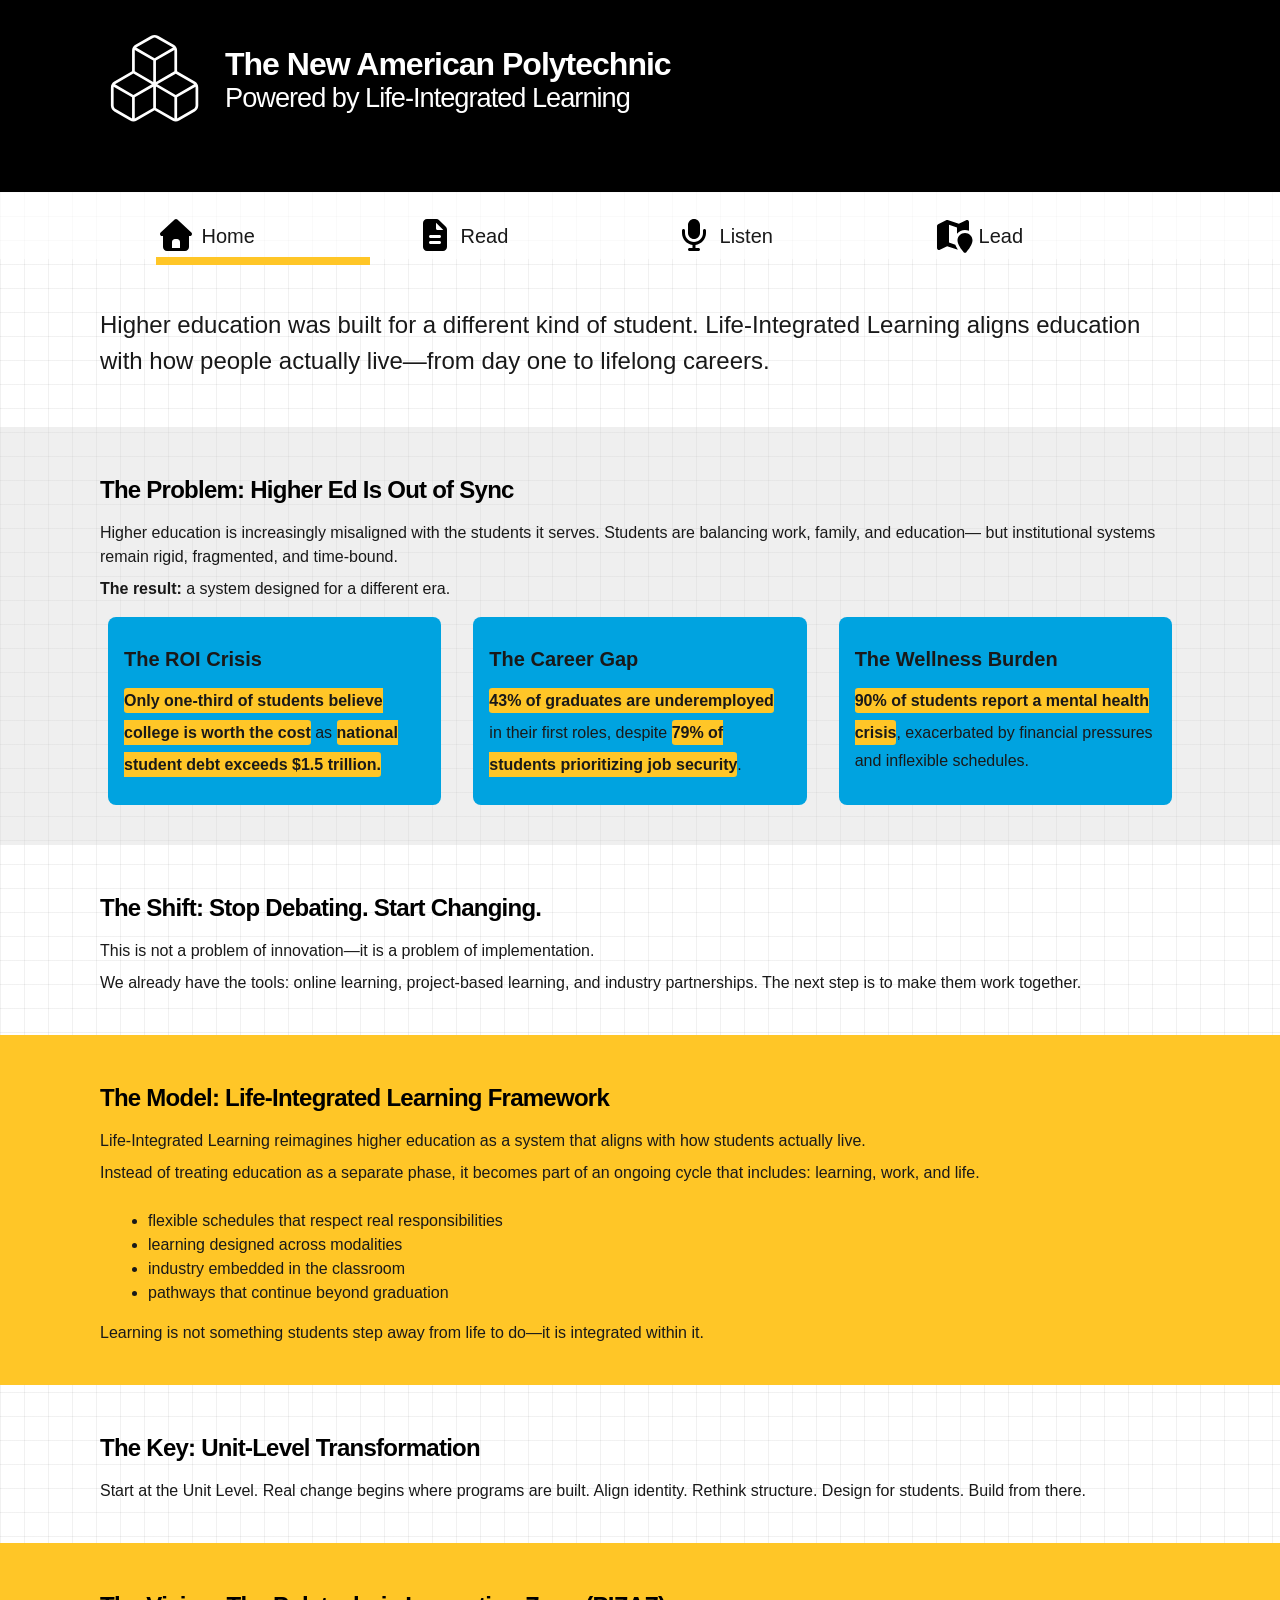
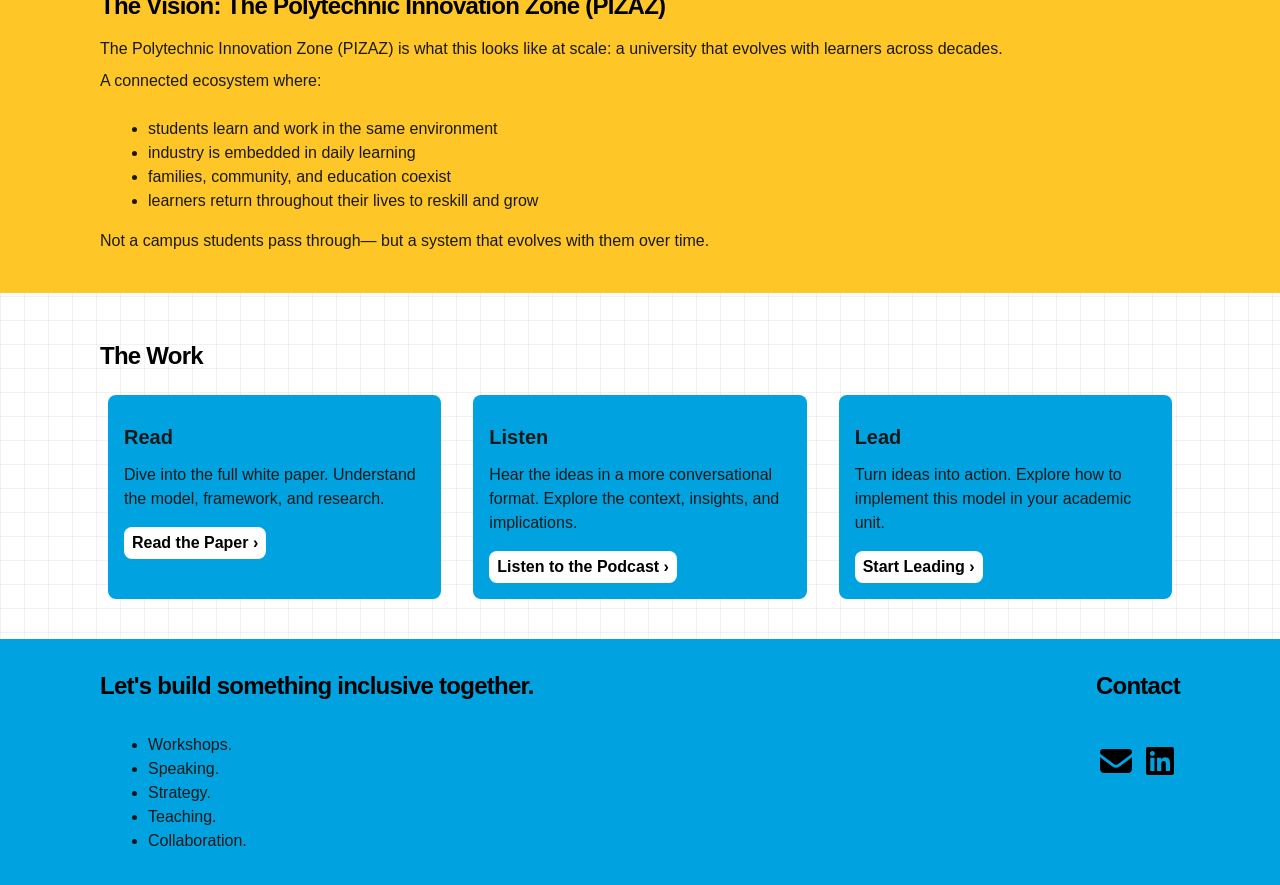
==== commit a60e3ab7: "refinements" ====
--- a/index.html
+++ b/index.html
@@ -75,7 +75,7 @@
         </section>
         <section>
             <div class="wrapper">
-                <h2>The Shift: Stop Piloting. Start Scaling.</h2>
+                <h2>The Shift: Stop Debating. Start Changing.</h2>
                 <p>This is not a problem of innovation—it is a problem of implementation.</p>
                 <p>We already have the tools: online learning, project-based learning, and industry partnerships. The next step is to make them work together.</p>
             </div>
--- a/styles.css
+++ b/styles.css
@@ -349,11 +349,11 @@
     font-style:italic;
 }
 dl {
-    display:flex;
     background-color:var(--ASU-black);
     color:var(--ASU-white);
     padding:.5rem;
     border-radius:.25rem;
+    line-height:1.25;
 }
 dt {
     font-weight:bold;
@@ -497,6 +497,9 @@
         visibility:hidden;
         height:0;
     }
+    dl {
+        display:flex;
+    }
 }
 /* ---------------------------------------- MEDIA QUERY FOR LARGE STYLES ---------------------------------------- */
 @media screen and (min-width:900px) {
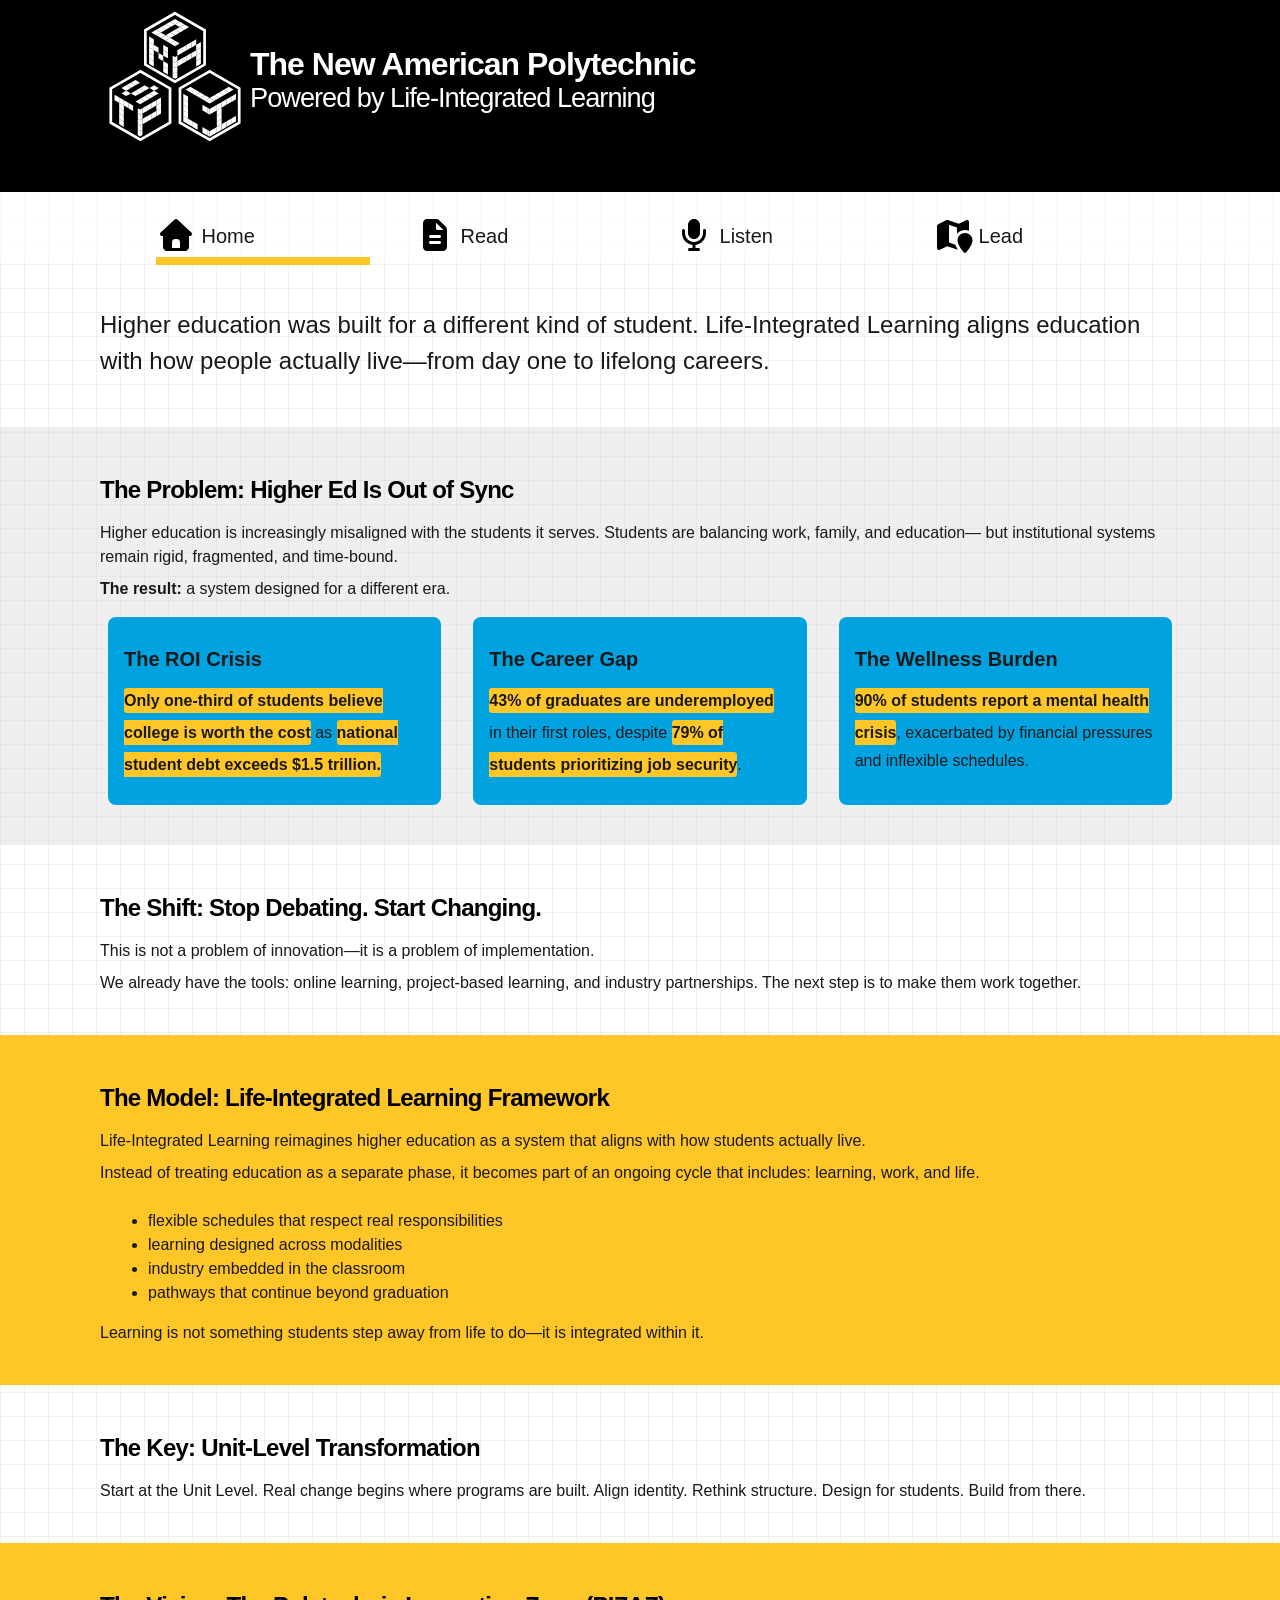
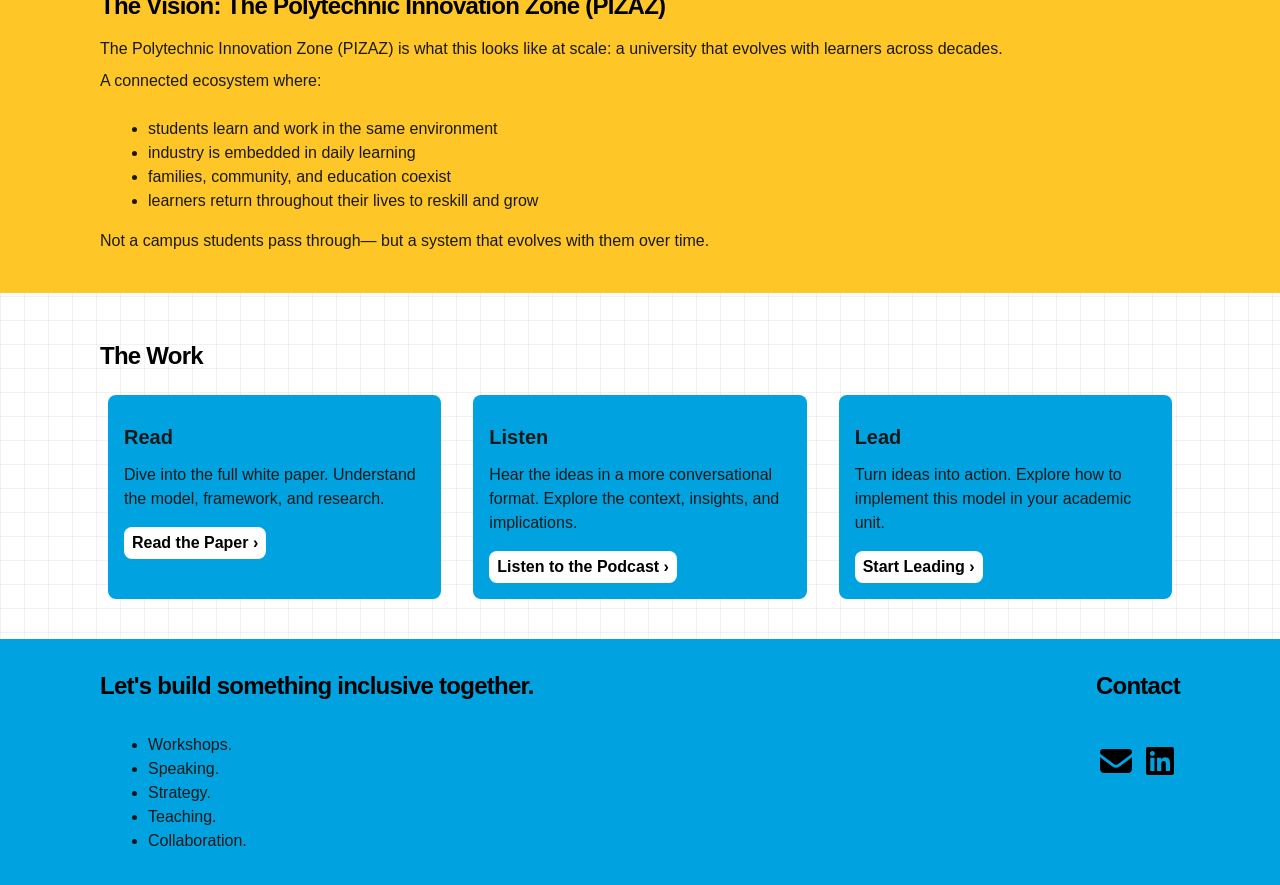
==== commit 49901aff: "logo update" ====
--- a/index.html
+++ b/index.html
@@ -24,7 +24,7 @@
 <a href="#main-content" class="sr-only">Skip to Main Content</a>
     <header>
         <div class="wrapper">
-            <svg xmlns="http://www.w3.org/2000/svg" height="125" width="125" viewBox="0 0 640 640"><!--!Font Awesome Pro v7.2.0 by @fontawesome - https://fontawesome.com License - https://fontawesome.com/license (Commercial License) Copyright 2026 Fonticons, Inc.--><path fill="rgb(255, 255, 255)" d="M320.5 497.7L216.2 557.9C203.8 565 188.6 565 176.2 557.9L84 504.6C71.6 497.5 64 484.3 64 470L64 363.5C64 349.2 71.6 336 84 328.9L188.2 268.7L188.2 148.3C188.2 134 195.8 120.8 208.2 113.7L300.5 60.4C312.9 53.3 328.1 53.3 340.5 60.4L432.7 113.7C445.1 120.8 452.7 134.1 452.7 148.3L452.7 268.7L556.9 328.9C569.3 336 576.9 349.2 576.9 363.5L577 470C577 484.3 569.4 497.5 557 504.6L464.8 557.9C452.4 565 437.2 565 424.8 557.9L320.5 497.7zM92 490.8L188.2 546.4L188.2 421.4L80 358.9L80 470C80 478.6 84.6 486.5 92 490.8zM204.2 546.4L312.4 483.9L312.4 358.9L204.2 421.4L204.2 546.4zM304.5 345L196.2 282.5L88.1 345.1L196.2 407.5L304.5 345zM312.5 331.1L312.5 206.1L204.3 143.6L204.3 268.6L312.5 331.1zM328.5 358.8L328.5 483.8L436.7 546.3L436.7 421.3L328.5 358.8zM452.7 546.4L549 490.8C556.4 486.5 561 478.6 561 470L561 358.9L452.8 421.4L452.8 546.4zM552.9 345.1L444.7 282.6L336.5 345.1L444.7 407.6L552.9 345.2zM328.5 331.2L436.7 268.7L436.7 143.7L328.5 206.2L328.5 331.2zM428.7 129.8L332.5 74.3C325.1 70 315.9 70 308.5 74.3L212.3 129.9L320.5 192.4L428.7 129.9z"/></svg>            
+            <img src="images/TPS-LIL-NAP-logo-reverse.svg" width="150" alt="Three modular cubes stacked in a pyramid to stand for The Polytechnic School plus Life-Integrated Learning equals The New American Polytechnic">
             <h1>The New American Polytechnic <br><span>Powered by Life-Integrated Learning</span></h1>
         </div>
     </header>
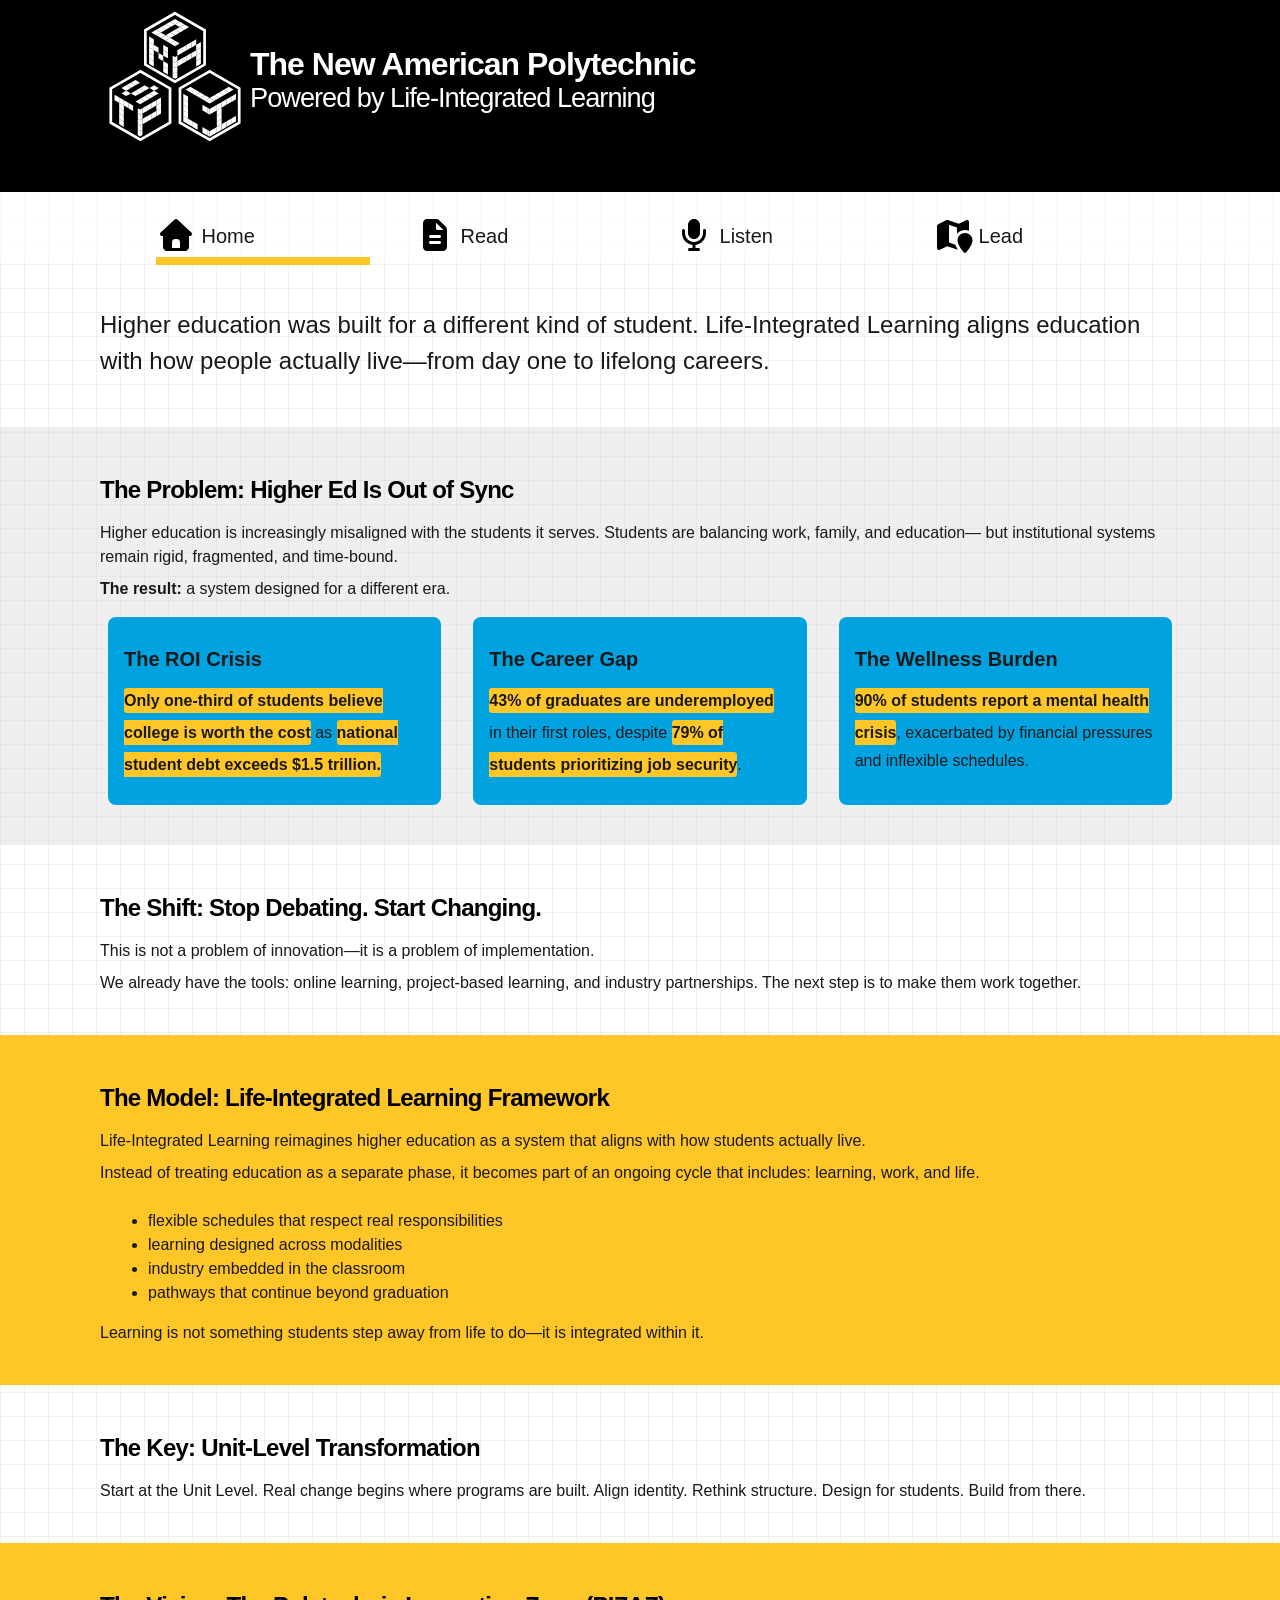
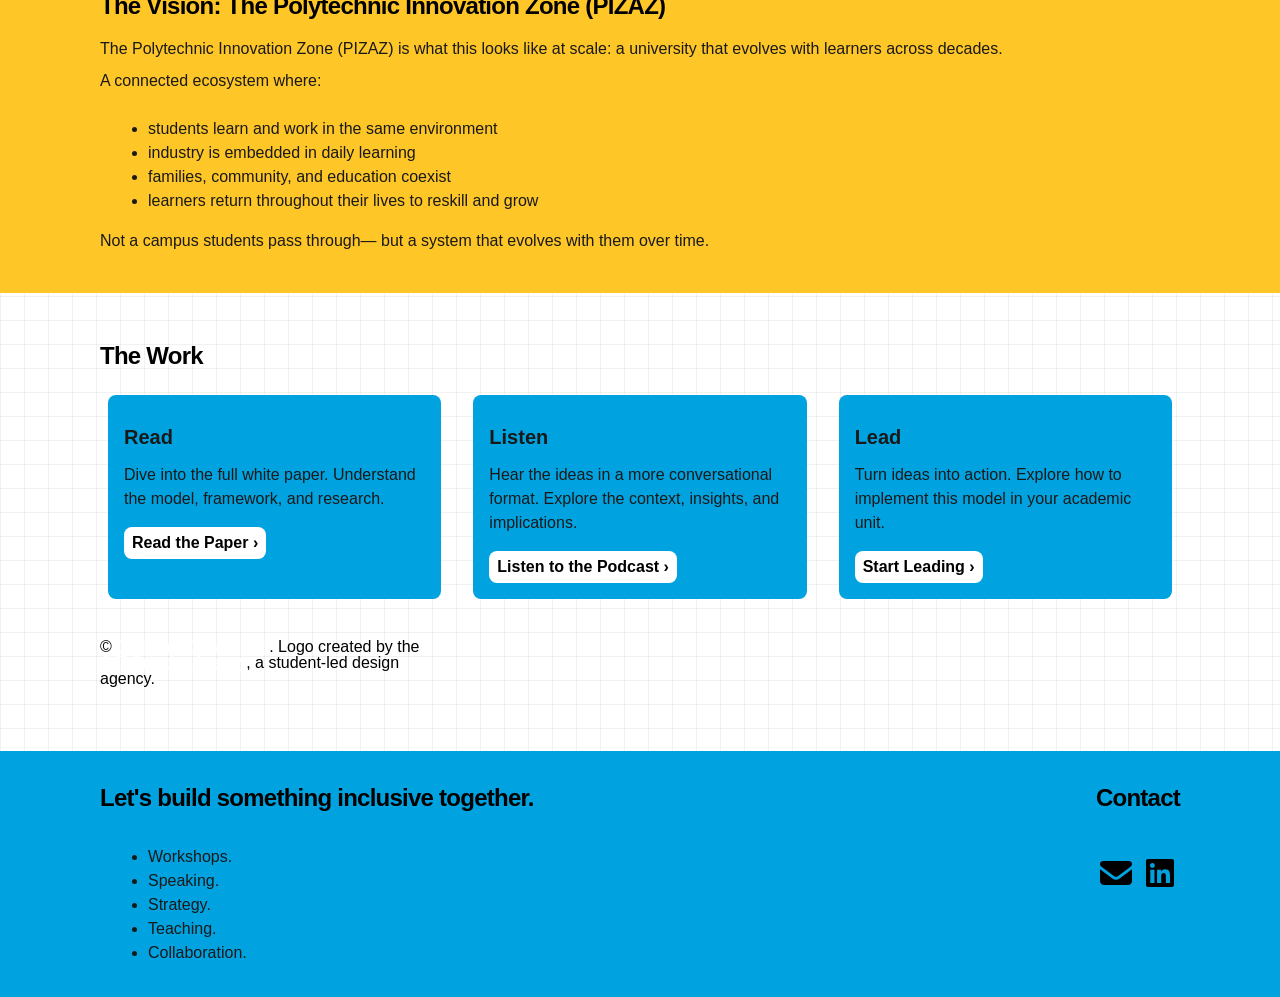
==== commit ad8408c9: "git agency credit" ====
--- a/index.html
+++ b/index.html
@@ -133,6 +133,7 @@
                         <p>Turn ideas into action. Explore how to implement this model in your academic unit.</p>
                         <a href="lead.html" class="cta">Start Leading <span aria-hidden="true">&rsaquo;</span></a>
                     </section>
+                    <small>&copy; <a href="https://carrasquilla.design" target="_blank">Christina Carrasquilla</a>. Logo created by the <a href="https://www.behance.net/gitcreativeagency" target="_blank">GIT Creative Agency</a>, a student-led design agency.</small>
                 </div>
             </div>
         </section>
--- a/styles.css
+++ b/styles.css
@@ -359,6 +359,15 @@
     font-weight:bold;
     padding-right:.5rem;
 }
+small {
+    margin:2rem 0;
+}
+small a {
+    color:var(--ASU-white);
+}
+small a:visited {
+    color:var(--ASU-gray1);
+}
 .cta {
     display:inline-block;
     background-color:var(--ASU-white);
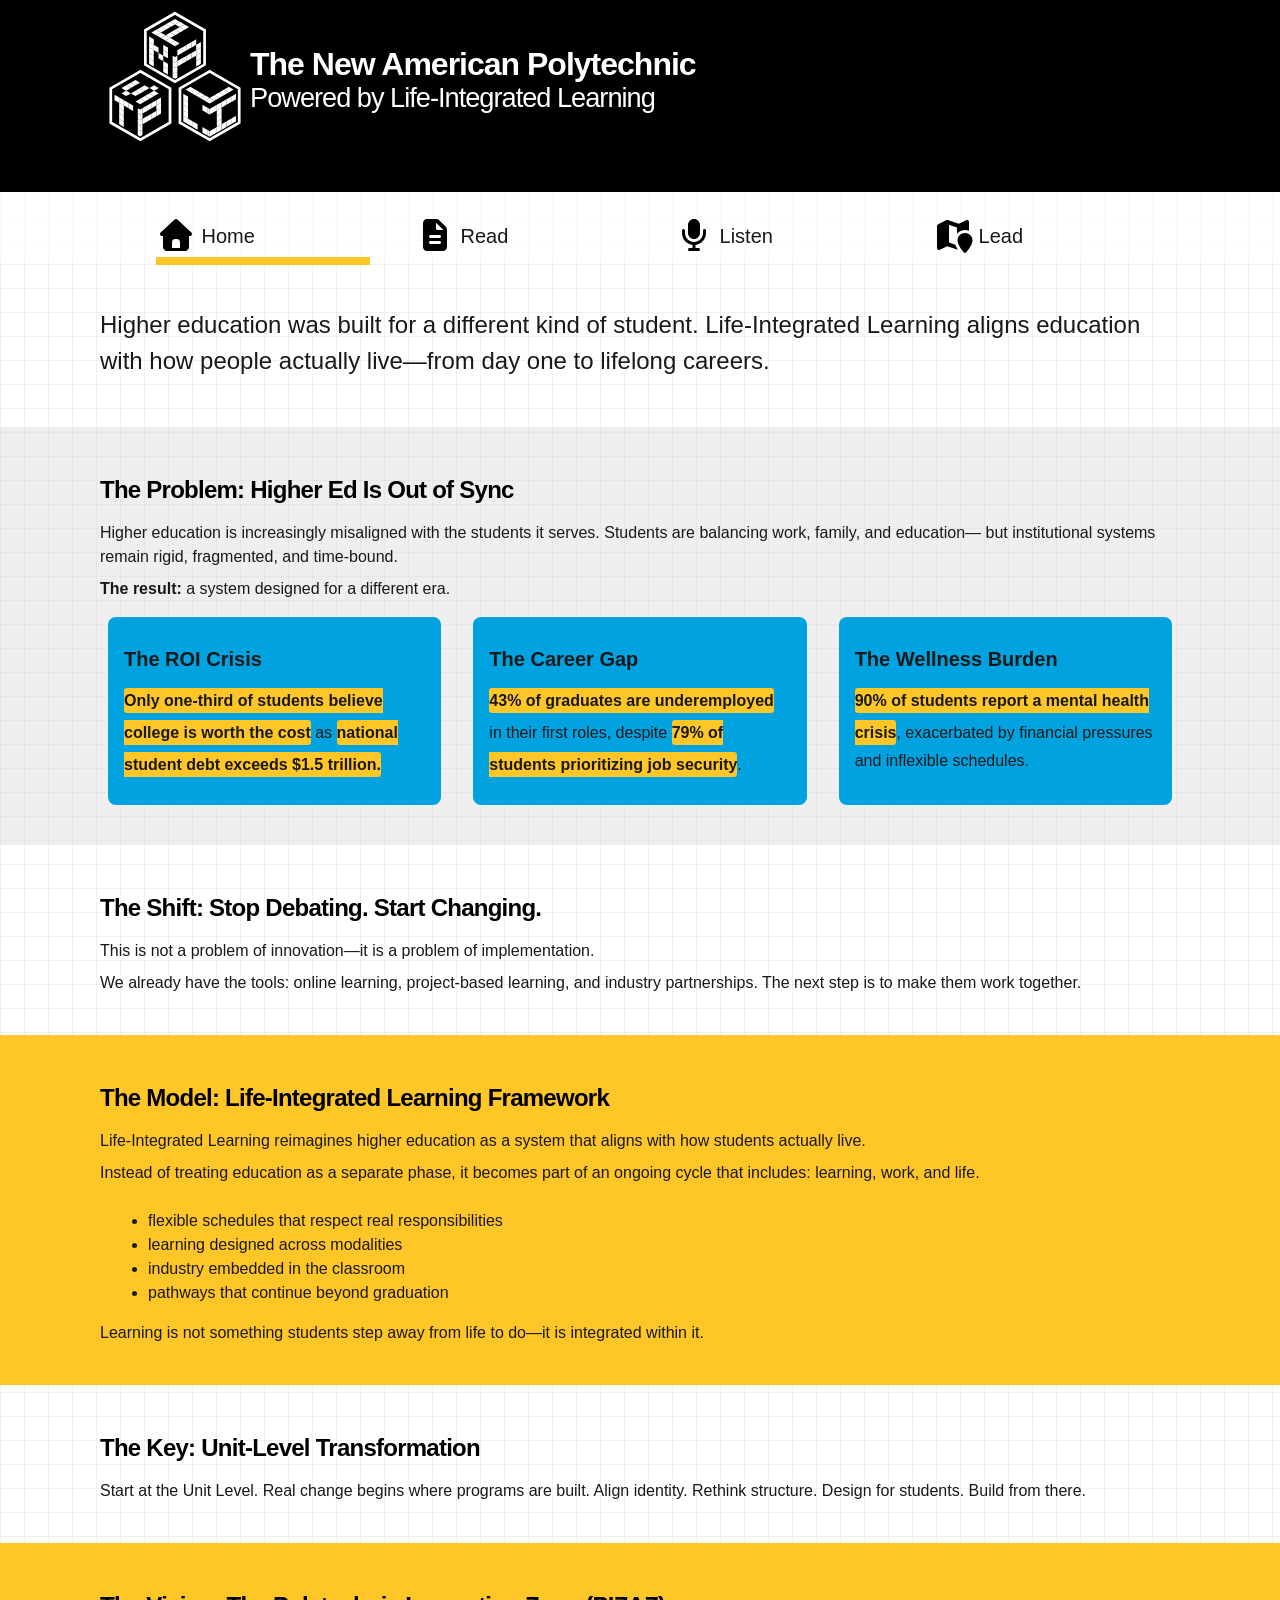
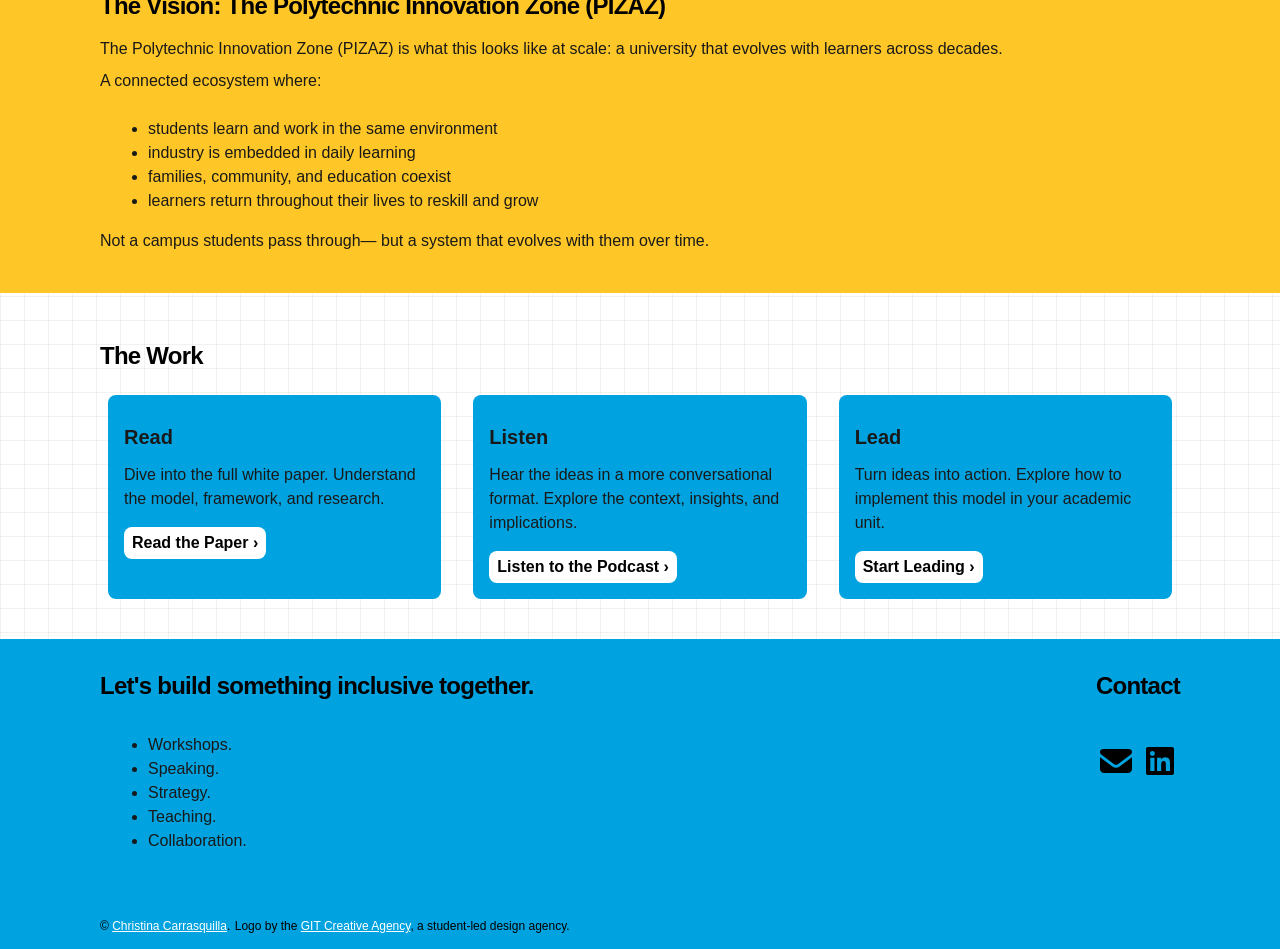
==== commit 133c5870: "podcast drop" ====
--- a/index.html
+++ b/index.html
@@ -133,7 +133,6 @@
                         <p>Turn ideas into action. Explore how to implement this model in your academic unit.</p>
                         <a href="lead.html" class="cta">Start Leading <span aria-hidden="true">&rsaquo;</span></a>
                     </section>
-                    <small>&copy; <a href="https://carrasquilla.design" target="_blank">Christina Carrasquilla</a>. Logo created by the <a href="https://www.behance.net/gitcreativeagency" target="_blank">GIT Creative Agency</a>, a student-led design agency.</small>
                 </div>
             </div>
         </section>
@@ -159,6 +158,10 @@
                     <svg xmlns="http://www.w3.org/2000/svg" height="40" width="40" viewBox="0 0 640 640"><!--!Font Awesome Free v7.2.0 by @fontawesome - https://fontawesome.com License - https://fontawesome.com/license/free Copyright 2026 Fonticons, Inc.--><path d="M512 96L127.9 96C110.3 96 96 110.5 96 128.3L96 511.7C96 529.5 110.3 544 127.9 544L512 544C529.6 544 544 529.5 544 511.7L544 128.3C544 110.5 529.6 96 512 96zM231.4 480L165 480L165 266.2L231.5 266.2L231.5 480L231.4 480zM198.2 160C219.5 160 236.7 177.2 236.7 198.5C236.7 219.8 219.5 237 198.2 237C176.9 237 159.7 219.8 159.7 198.5C159.7 177.2 176.9 160 198.2 160zM480.3 480L413.9 480L413.9 376C413.9 351.2 413.4 319.3 379.4 319.3C344.8 319.3 339.5 346.3 339.5 374.2L339.5 480L273.1 480L273.1 266.2L336.8 266.2L336.8 295.4L337.7 295.4C346.6 278.6 368.3 260.9 400.6 260.9C467.8 260.9 480.3 305.2 480.3 362.8L480.3 480z"/></svg>
                 </a>
             </section>
+            <div>
+                <small>&copy; <a href="https://carrasquilla.design" target="_blank">Christina Carrasquilla</a>.</small>
+                <small>Logo by the <a href="https://www.behance.net/gitcreativeagency" target="_blank">GIT Creative Agency</a>, a student-led design agency.</small>
+            </div>
         </div>
     </footer>
     <a href="#top" id="back-to-top" aria-label="Back to top"><svg xmlns="http://www.w3.org/2000/svg" height="30" width="30" viewBox="0 0 640 640"><!--!Font Awesome Free v7.2.0 by @fontawesome - https://fontawesome.com License - https://fontawesome.com/license/free Copyright 2026 Fonticons, Inc.--><path fill="var(--ASU-black)" d="M320 576C461.4 576 576 461.4 576 320C576 178.6 461.4 64 320 64C178.6 64 64 178.6 64 320C64 461.4 178.6 576 320 576zM337 199L417 279C426.4 288.4 426.4 303.6 417 312.9C407.6 322.2 392.4 322.3 383.1 312.9L344.1 273.9L344.1 424C344.1 437.3 333.4 448 320.1 448C306.8 448 296.1 437.3 296.1 424L296.1 273.9L257.1 312.9C247.7 322.3 232.5 322.3 223.2 312.9C213.9 303.5 213.8 288.3 223.2 279L303.2 199C312.6 189.6 327.8 189.6 337.1 199z"/></svg></a>
--- a/styles.css
+++ b/styles.css
@@ -275,6 +275,9 @@
     color: var(--ASU-black);
     padding: 1rem 0;
 }
+footer div div {
+    margin-top:3rem;
+}
 footer a {
     margin: 1.5rem 0;
 }
@@ -360,6 +363,7 @@
     padding-right:.5rem;
 }
 small {
+    font-size:.75em;
     margin:2rem 0;
 }
 small a {
@@ -458,9 +462,6 @@
     border-radius:1rem;
     padding:1rem;
 }
-.season img {
-    width:100%;
-}
 .date {
     text-transform:uppercase;
     font-size:.75em;
@@ -482,10 +483,6 @@
     .card section:last-child:nth-child(odd) {
         grid-column: span 2;
     }
-    .season {
-        display:grid;
-        grid-template-columns:1fr 1fr;
-}
     footer .wrapper {
         display: grid;
         grid-template-columns: 2fr 1fr;
@@ -543,7 +540,7 @@
     }
     .season {
     display:grid;
-    grid-template-columns:1fr 1fr 1fr;
+    grid-template-columns:1fr 1fr;
 }
 }
 /* ---------------------------------------- MEDIA QUERY FOR PRINT ---------------------------------------- */
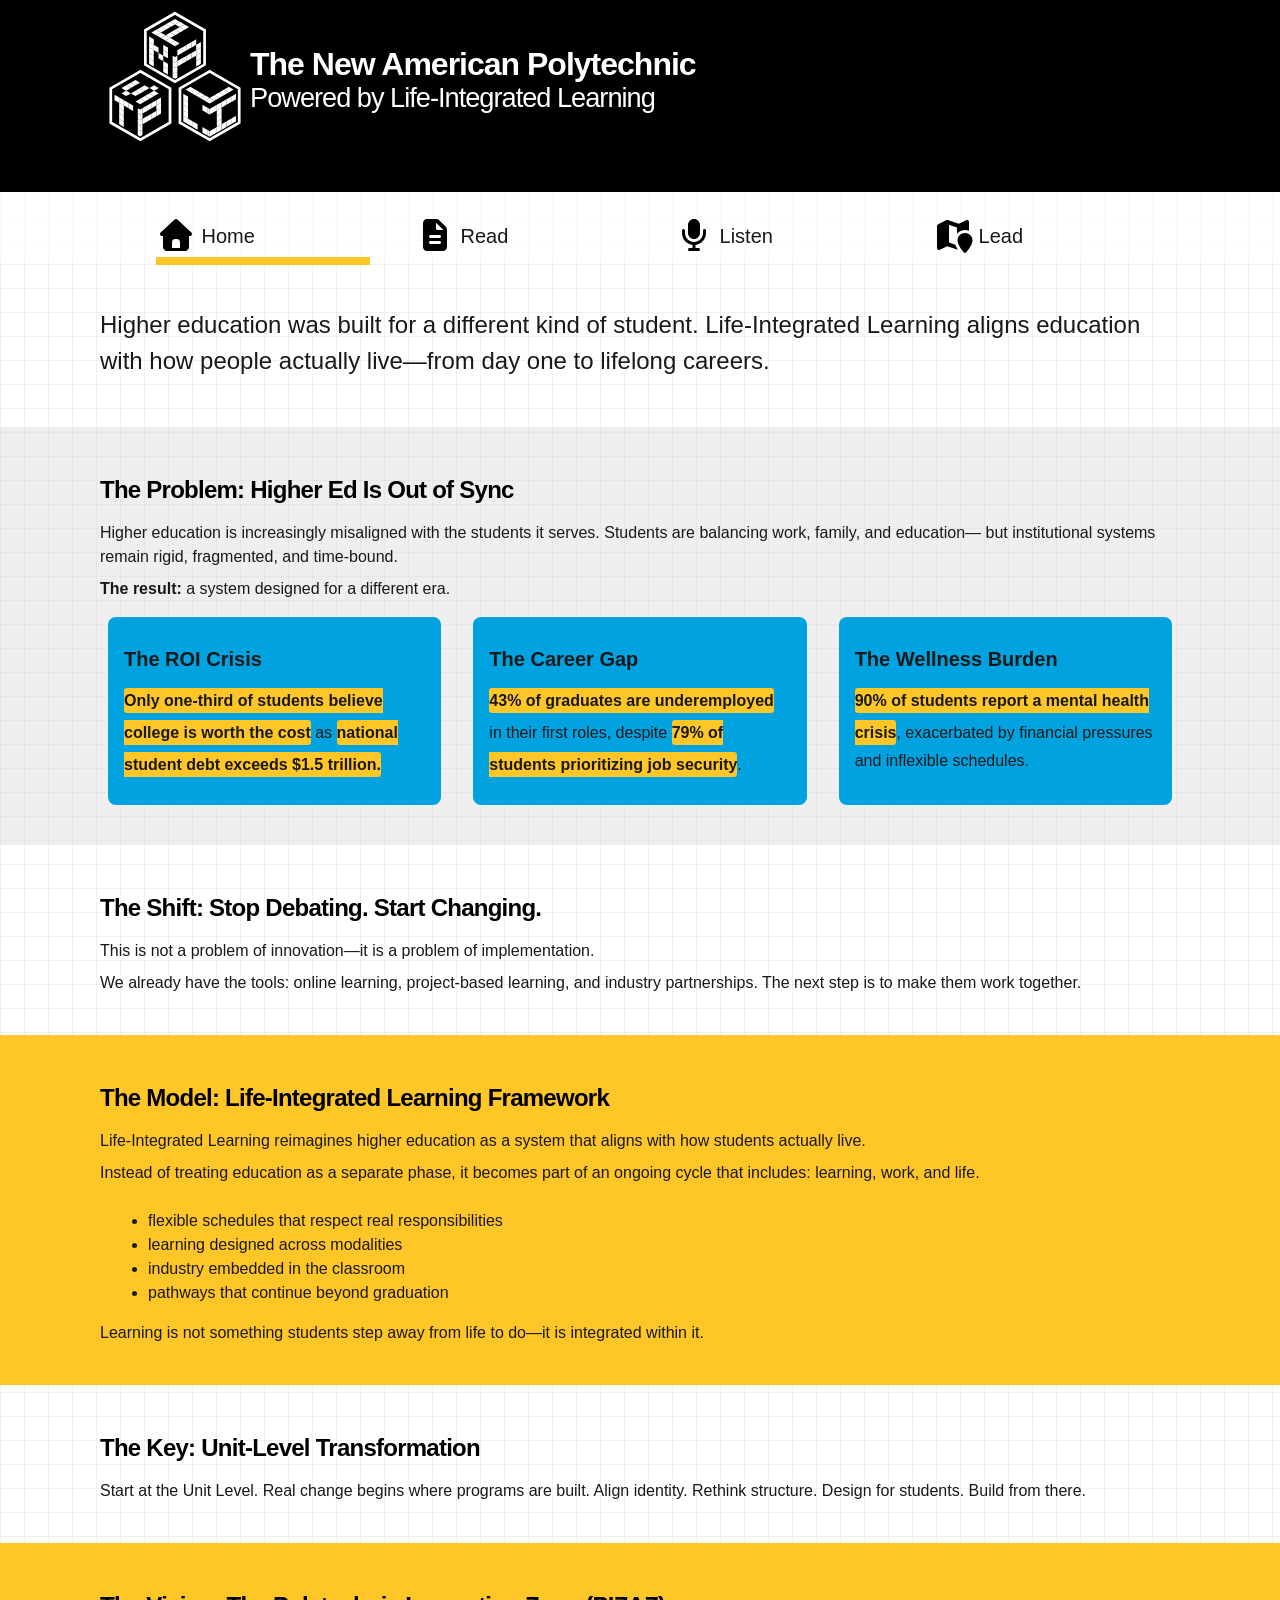
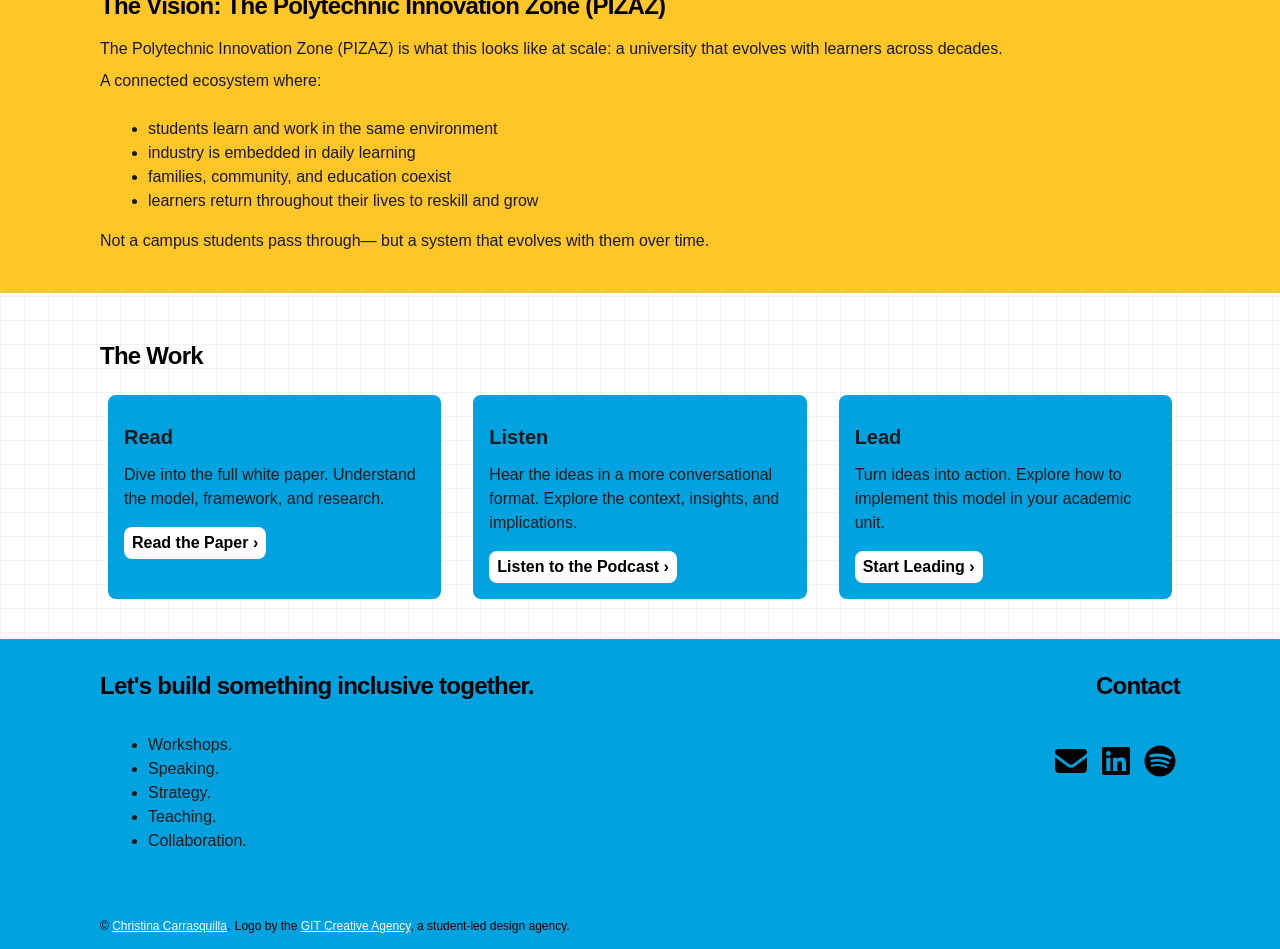
==== commit 6f3af9b4: "add spotify" ====
--- a/index.html
+++ b/index.html
@@ -157,6 +157,9 @@
                 <a href="https://www.linkedin.com/in/carrasquilla/" title="LinkedIn profile" target="_blank">
                     <svg xmlns="http://www.w3.org/2000/svg" height="40" width="40" viewBox="0 0 640 640"><!--!Font Awesome Free v7.2.0 by @fontawesome - https://fontawesome.com License - https://fontawesome.com/license/free Copyright 2026 Fonticons, Inc.--><path d="M512 96L127.9 96C110.3 96 96 110.5 96 128.3L96 511.7C96 529.5 110.3 544 127.9 544L512 544C529.6 544 544 529.5 544 511.7L544 128.3C544 110.5 529.6 96 512 96zM231.4 480L165 480L165 266.2L231.5 266.2L231.5 480L231.4 480zM198.2 160C219.5 160 236.7 177.2 236.7 198.5C236.7 219.8 219.5 237 198.2 237C176.9 237 159.7 219.8 159.7 198.5C159.7 177.2 176.9 160 198.2 160zM480.3 480L413.9 480L413.9 376C413.9 351.2 413.4 319.3 379.4 319.3C344.8 319.3 339.5 346.3 339.5 374.2L339.5 480L273.1 480L273.1 266.2L336.8 266.2L336.8 295.4L337.7 295.4C346.6 278.6 368.3 260.9 400.6 260.9C467.8 260.9 480.3 305.2 480.3 362.8L480.3 480z"/></svg>
                 </a>
+                <a href="" title="Spotify Podcast" target="_blank">
+                    <svg xmlns="http://www.w3.org/2000/svg" height="40" width="40" viewBox="0 0 640 640"><!--!Font Awesome Free v7.2.0 by @fontawesome - https://fontawesome.com License - https://fontawesome.com/license/free Copyright 2026 Fonticons, Inc.--><path d="M320 72C183 72 72 183 72 320C72 457 183 568 320 568C457 568 568 457 568 320C568 183 457 72 320 72zM420.7 436.9C416.5 436.9 413.9 435.6 410 433.3C347.6 395.7 275 394.1 203.3 408.8C199.4 409.8 194.3 411.4 191.4 411.4C181.7 411.4 175.6 403.7 175.6 395.6C175.6 385.3 181.7 380.4 189.2 378.8C271.1 360.7 354.8 362.3 426.2 405C432.3 408.9 435.9 412.4 435.9 421.5C435.9 430.6 428.8 436.9 420.7 436.9zM447.6 371.3C442.4 371.3 438.9 369 435.3 367.1C372.8 330.1 279.6 315.2 196.7 337.7C191.9 339 189.3 340.3 184.8 340.3C174.1 340.3 165.4 331.6 165.4 320.9C165.4 310.2 170.6 303.1 180.9 300.2C208.7 292.4 237.1 286.6 278.7 286.6C343.6 286.6 406.3 302.7 455.7 332.1C463.8 336.9 467 343.1 467 351.8C466.9 362.6 458.5 371.3 447.6 371.3zM478.6 295.1C473.4 295.1 470.2 293.8 465.7 291.2C394.5 248.7 267.2 238.5 184.8 261.5C181.2 262.5 176.7 264.1 171.9 264.1C158.7 264.1 148.6 253.8 148.6 240.5C148.6 226.9 157 219.2 166 216.6C201.2 206.3 240.6 201.4 283.5 201.4C356.5 201.4 433 216.6 488.9 249.2C496.7 253.7 501.8 259.9 501.8 271.8C501.8 285.4 490.8 295.1 478.6 295.1z"/></svg>
+                </a>
             </section>
             <div>
                 <small>&copy; <a href="https://carrasquilla.design" target="_blank">Christina Carrasquilla</a>.</small>
--- a/styles.css
+++ b/styles.css
@@ -458,14 +458,15 @@
     gap:1rem;
 }
 .season section {
-    background-color:var(--ASU-blue);
+    border:1px solid var(--ASU-gray1);
     border-radius:1rem;
+    background-color: rgba(208,208,208,.35);
     padding:1rem;
 }
 .date {
     text-transform:uppercase;
-    font-size:.75em;
-    color:var(--ASU-white);
+    font-size:1em;
+    color:var(--ASU-blue);
     font-weight:600;
 }
 /* -------------------- LISTEN -------------------- */
